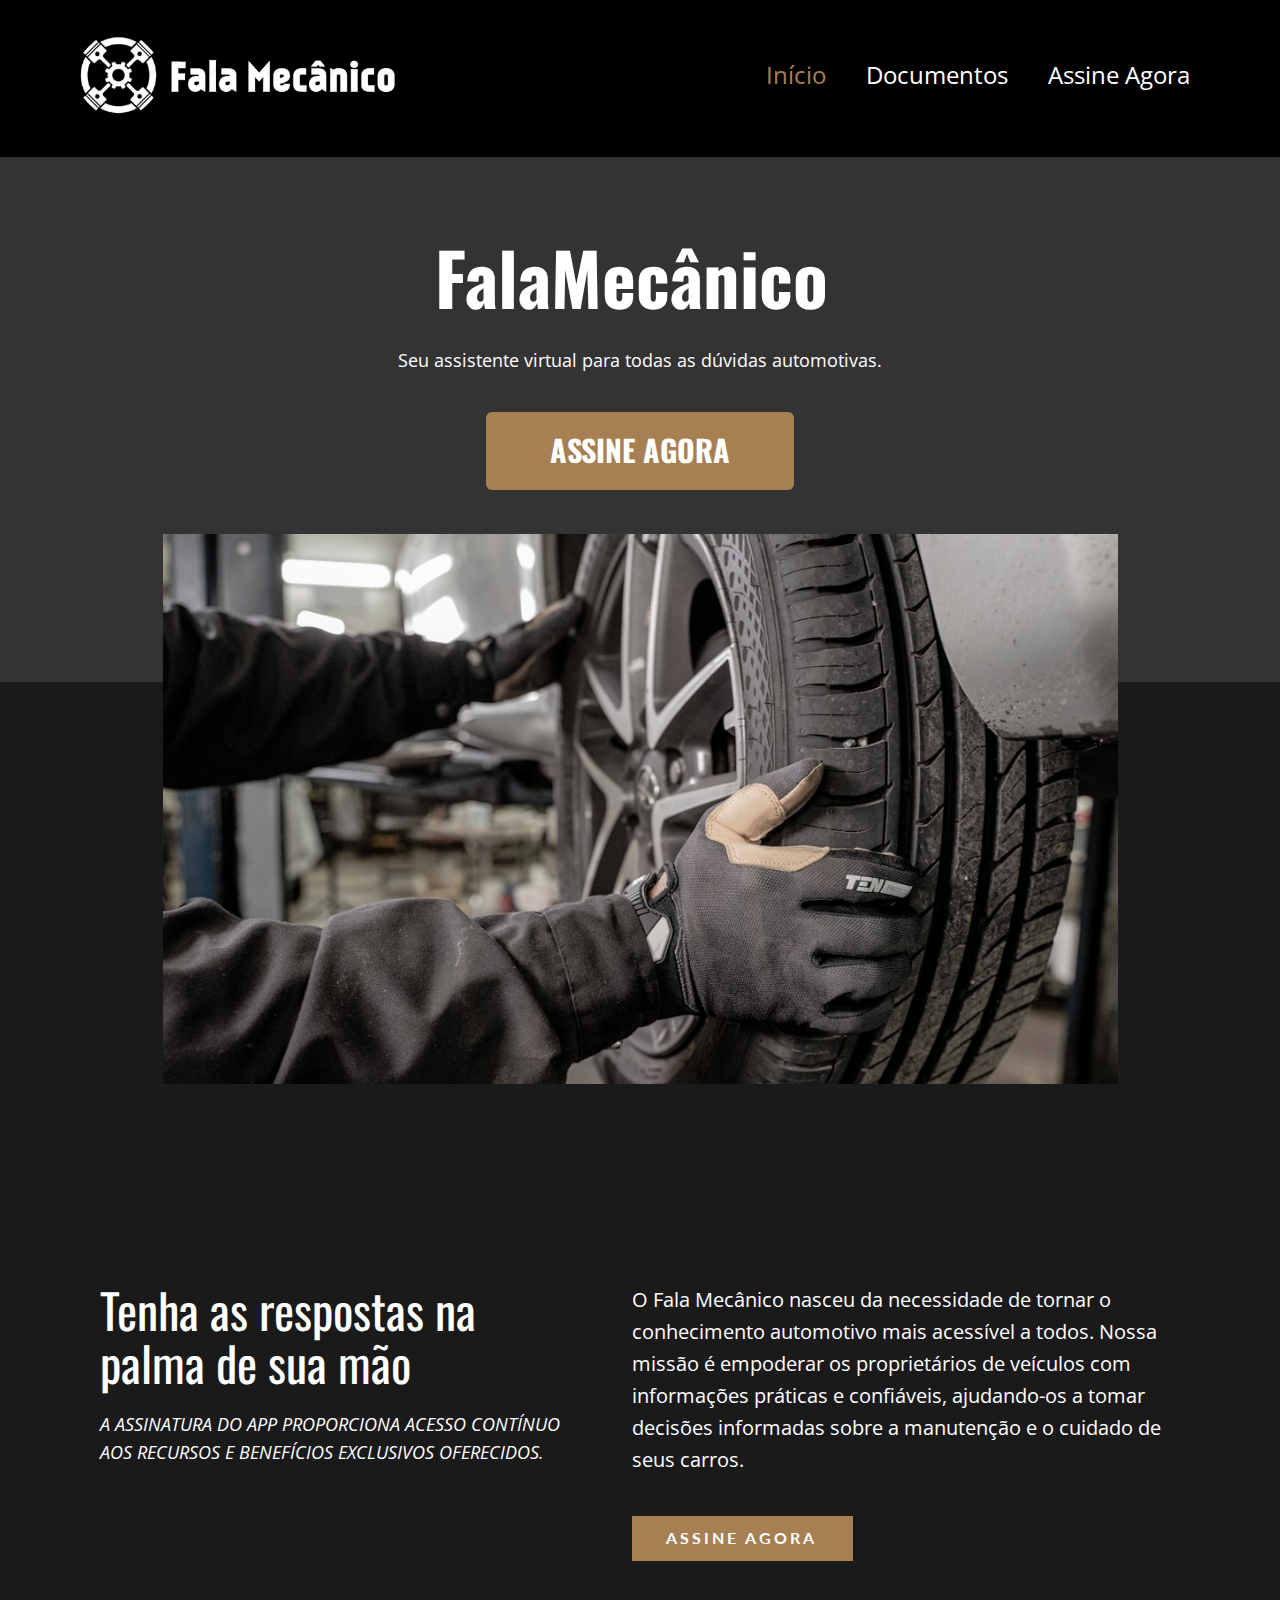
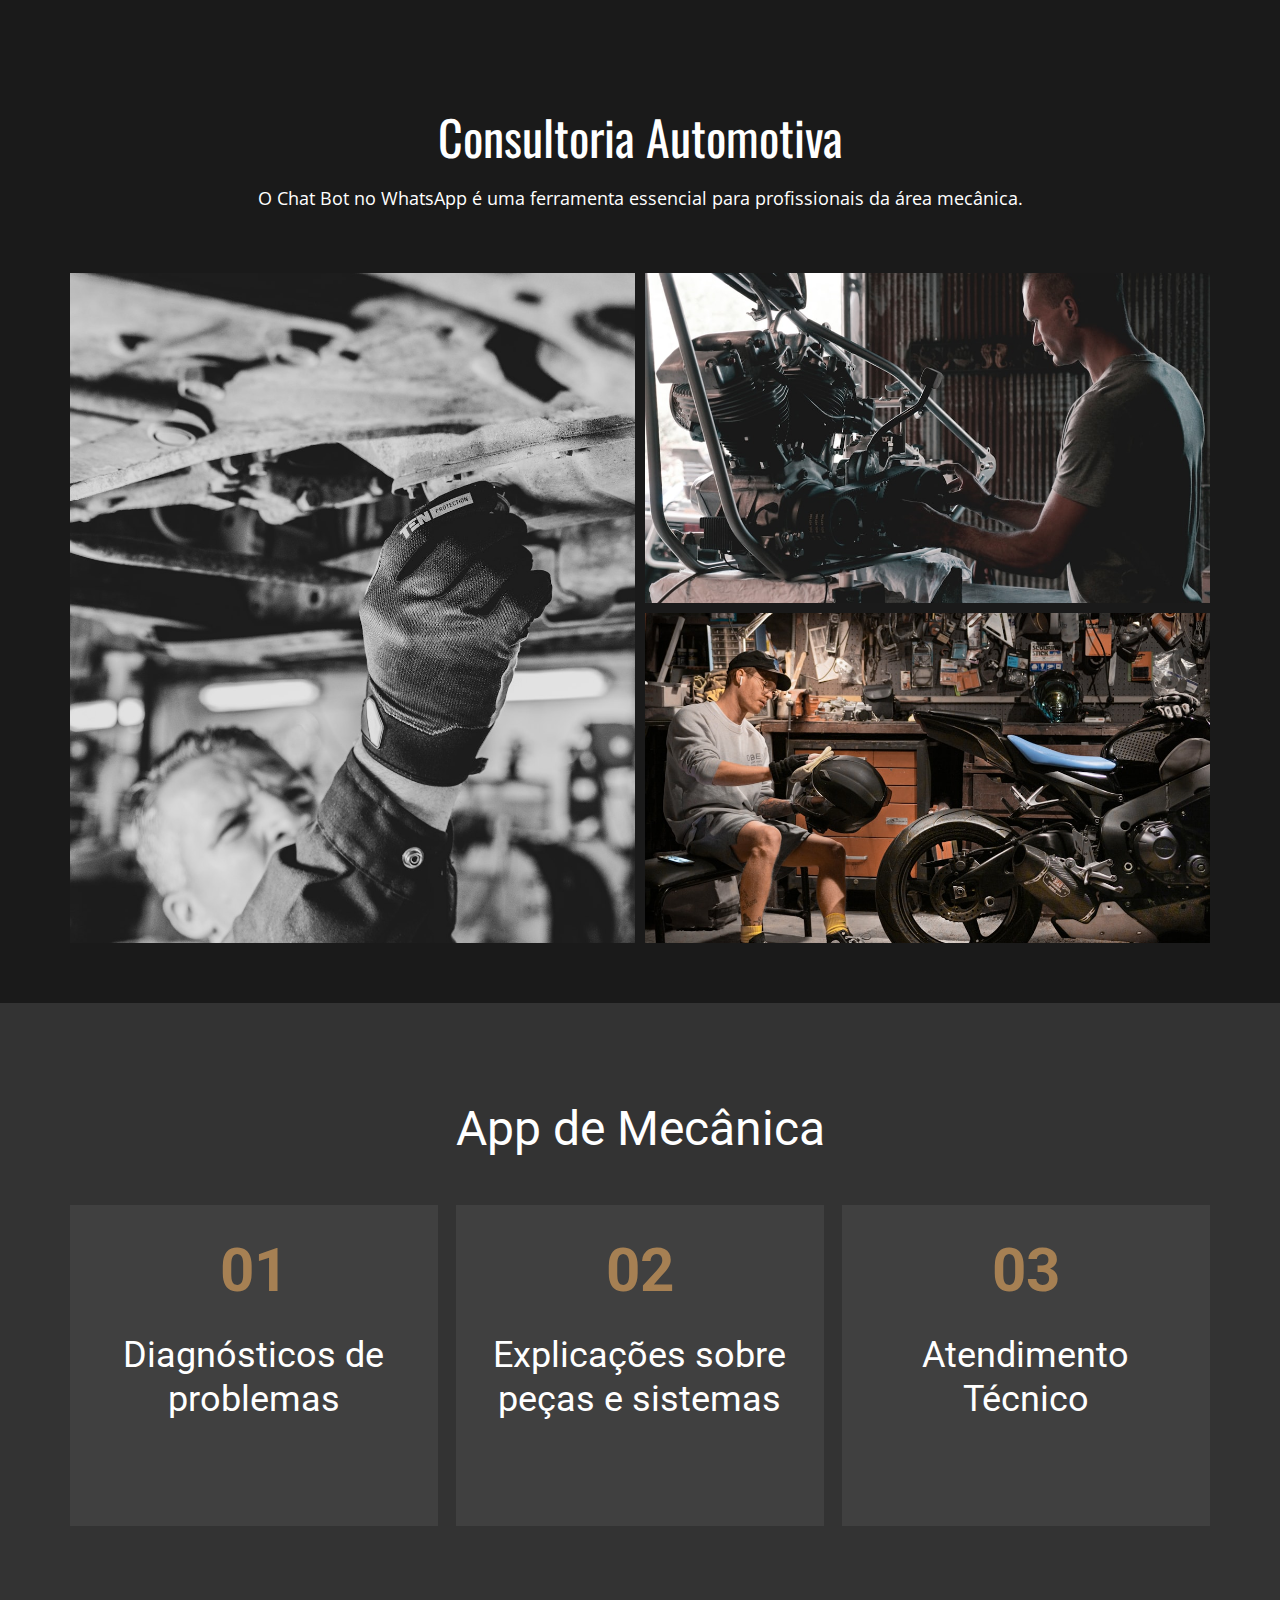
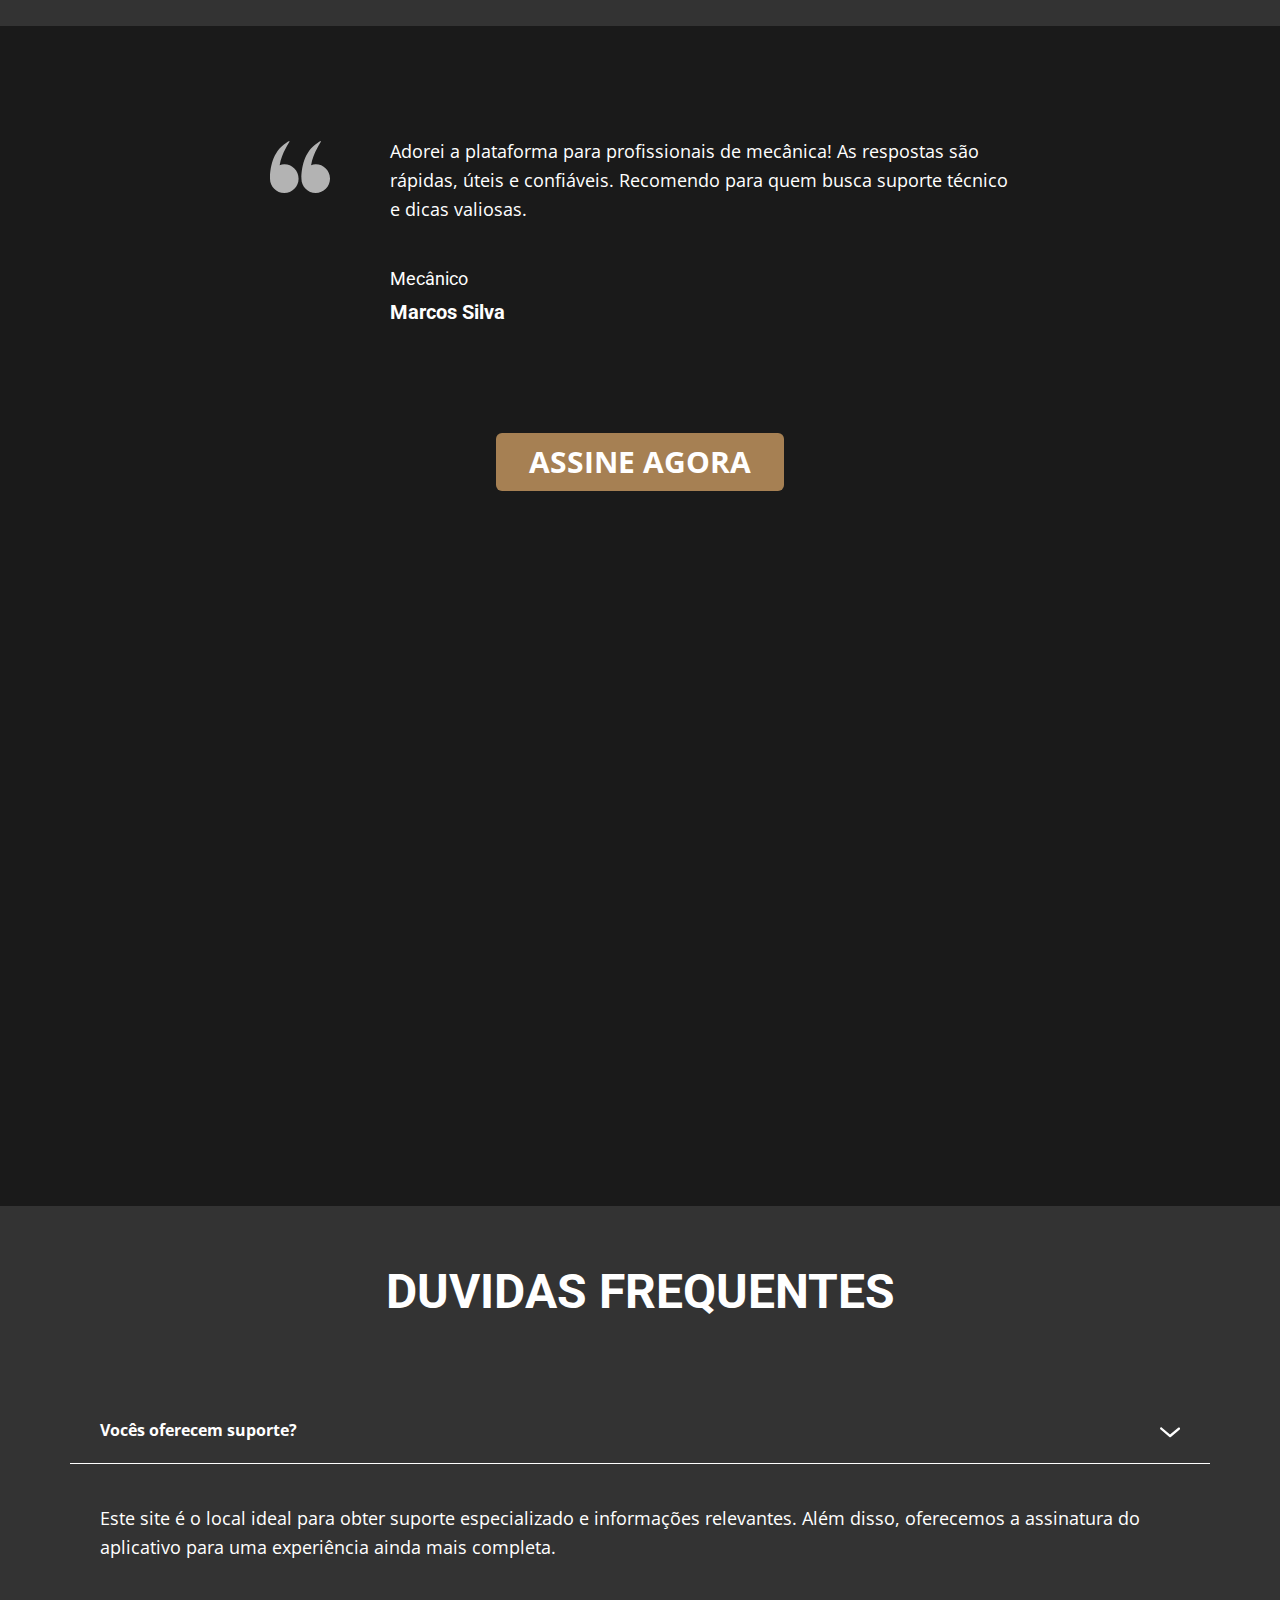
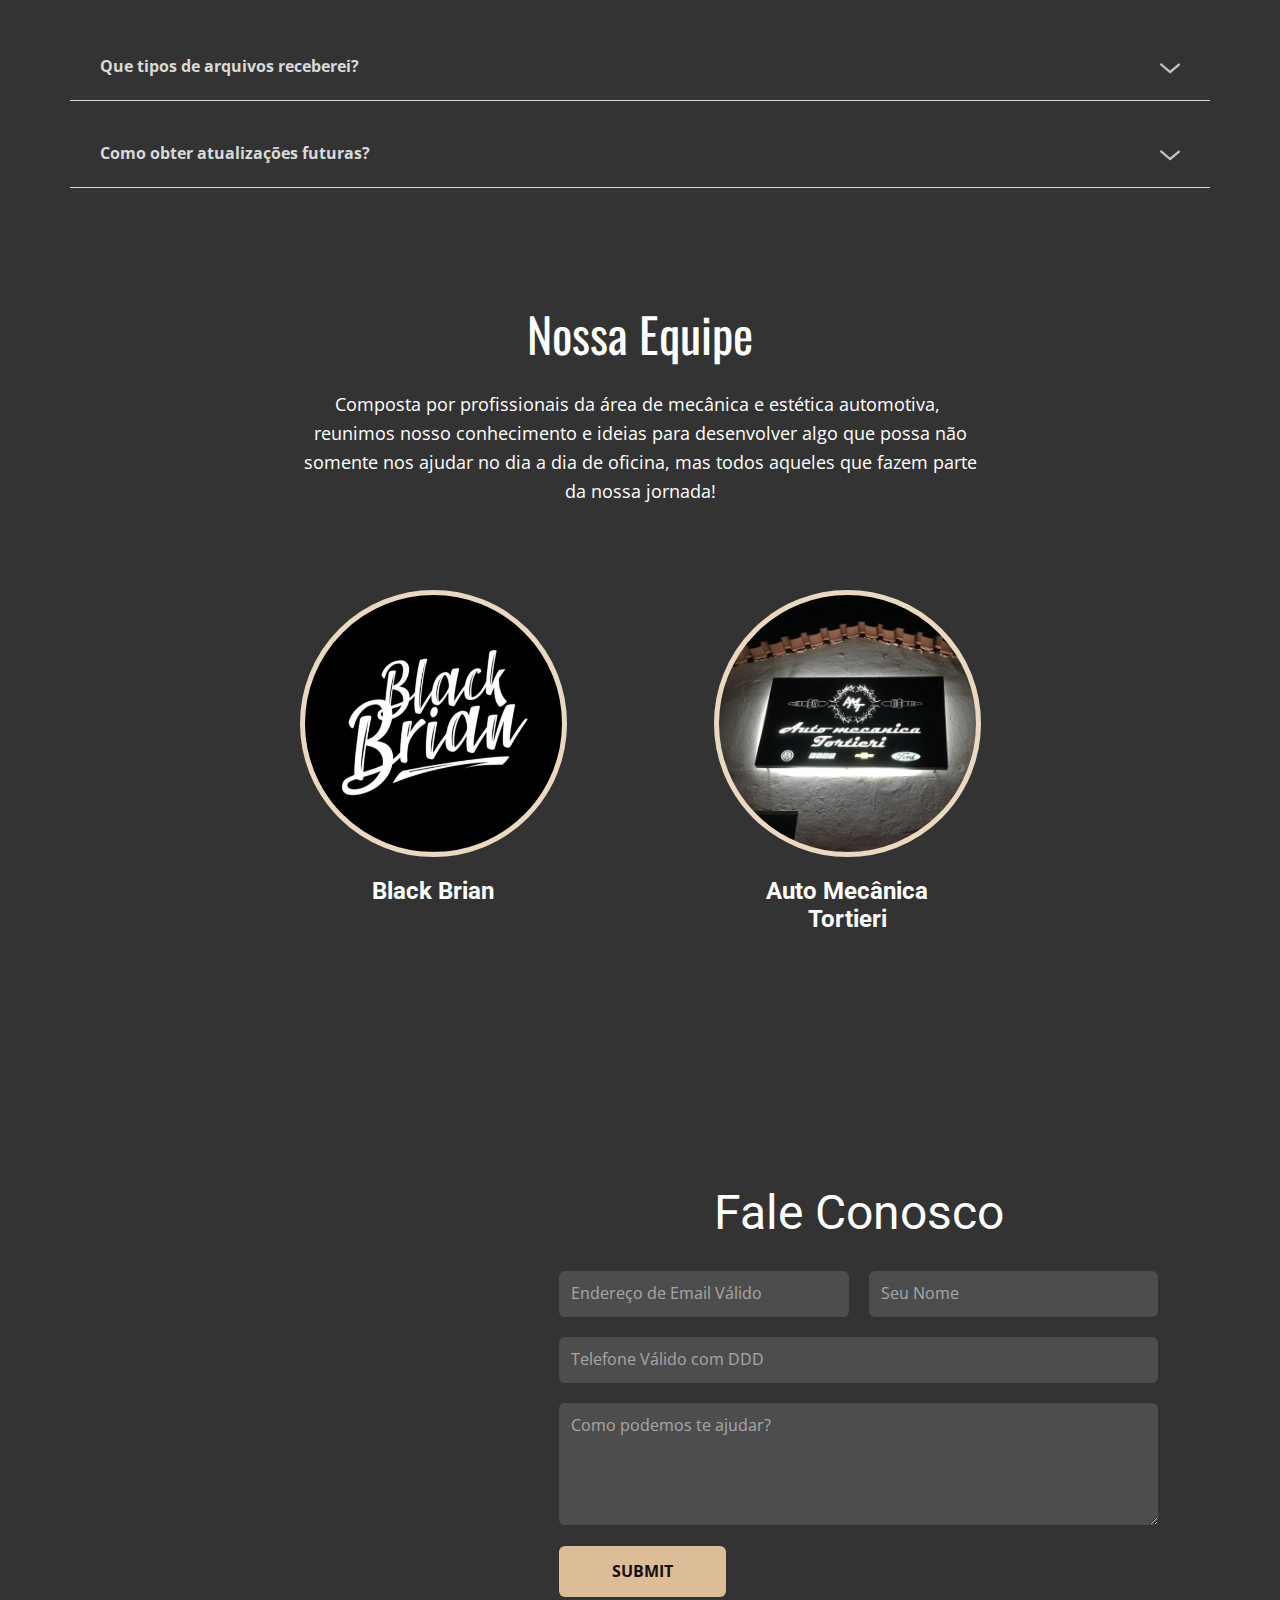
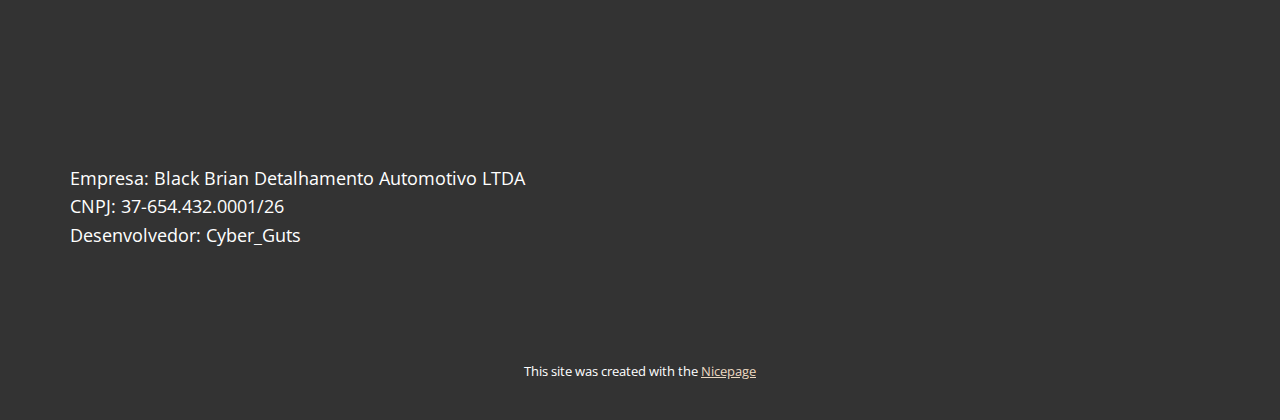
==== index.html @ 26df6bac "first commit" ====
<!DOCTYPE html>
<html style="font-size: 16px;" lang="pt"><head>
    <meta name="viewport" content="width=device-width, initial-scale=1.0">
    <meta charset="utf-8">
    <meta name="keywords" content="Venda Online, Tire suas dúvidas conosco, Consultoria Automotiva, App de Mecânica, Assinatura do app disponível, Chat Bot, Assinatura App, Nossa Equipe, Nossos clientes, Contact Us">
    <meta name="description" content="">
    <title>Início</title>
    <link rel="stylesheet" href="nicepage.css" media="screen">
<link rel="stylesheet" href="index.css" media="screen">
    <script class="u-script" type="text/javascript" src="jquery.js" defer=""></script>
    <script class="u-script" type="text/javascript" src="nicepage.js" defer=""></script>
    <meta name="generator" content="Nicepage 7.6.2, nicepage.com">
    <meta name="referrer" content="origin">

    
    
    <link id="u-theme-google-font" rel="stylesheet" href="https://fonts.googleapis.com/css?family=Roboto:100,100i,300,300i,400,400i,500,500i,700,700i,900,900i|Open+Sans:300,300i,400,400i,500,500i,600,600i,700,700i,800,800i">
    <link id="u-page-google-font" rel="stylesheet" href="https://fonts.googleapis.com/css?family=Oswald:200,300,400,500,600,700|Lato:100,100i,300,300i,400,400i,700,700i,900,900i">
    <script type="application/ld+json">{
		"@context": "http://schema.org",
		"@type": "Organization",
		"name": "Site1",
		"url": "/",
		"logo": "images/Captura_de_tela_2025-01-26_183701-removebg-preview.png"
}</script>
    <meta name="theme-color" content="#a68053">
    <meta property="og:title" content="Início">
    <meta property="og:type" content="website">
    <link rel="canonical" href="/">
  <meta data-intl-tel-input-cdn-path="intlTelInput/"></head>
  <body data-home-page="https://falamecanico.nicepage.io/Início.html?version=b8f7db16-fe52-6f36-7e2f-a8903f42ab35" data-home-page-title="Início" data-path-to-root="./" data-include-products="false" class="u-body u-grey-90 u-xl-mode" data-lang="pt"><header class="u-black u-clearfix u-header u-sticky u-sticky-a589 u-header" id="sec-d33c"><div class="u-clearfix u-sheet u-sheet-1">
        <a href="./" data-page-id="755628249" class="u-image u-logo u-image-1" data-image-width="541" data-image-height="192" title="Home">
          <img src="images/Captura_de_tela_2025-01-26_183701-removebg-preview.png" class="u-logo-image u-logo-image-1">
        </a>
        <nav class="u-menu u-menu-one-level u-offcanvas u-menu-1">
          <div class="menu-collapse" style="font-size: 1.5rem; letter-spacing: 0px;">
            <a class="u-button-style u-custom-left-right-menu-spacing u-custom-padding-bottom u-custom-top-bottom-menu-spacing u-hamburger-link u-nav-link u-text-active-palette-1-base u-text-hover-palette-2-base" href="#">
              <svg class="u-svg-link" viewBox="0 0 24 24"><use xlink:href="#menu-hamburger"></use></svg>
              <svg class="u-svg-content" version="1.1" id="menu-hamburger" viewBox="0 0 16 16" x="0px" y="0px" xmlns:xlink="http://www.w3.org/1999/xlink" xmlns="http://www.w3.org/2000/svg"><g><rect y="1" width="16" height="2"></rect><rect y="7" width="16" height="2"></rect><rect y="13" width="16" height="2"></rect>
</g></svg>
            </a>
          </div>
          <div class="u-custom-menu u-nav-container">
            <ul class="u-nav u-unstyled u-nav-1"><li class="u-nav-item"><a class="u-button-style u-nav-link u-text-active-palette-1-base u-text-hover-palette-2-base" href="./" style="padding: 10px 20px;">Início</a>
</li><li class="u-nav-item"><a class="u-button-style u-nav-link u-text-active-palette-1-base u-text-hover-palette-2-base" href="Documentos.html" style="padding: 10px 20px;">Documentos</a>
</li><li class="u-nav-item"><a class="u-button-style u-nav-link u-text-active-palette-1-base u-text-hover-palette-2-base" href="Assinatura.html" style="padding: 10px 20px;">Assine Agora</a>
</li></ul>
          </div>
          <div class="u-custom-menu u-nav-container-collapse">
            <div class="u-black u-container-style u-inner-container-layout u-opacity u-opacity-95 u-sidenav">
              <div class="u-inner-container-layout u-sidenav-overflow">
                <div class="u-menu-close"></div>
                <ul class="u-align-center u-nav u-popupmenu-items u-unstyled u-nav-2"><li class="u-nav-item"><a class="u-button-style u-nav-link" href="./">Início</a>
</li><li class="u-nav-item"><a class="u-button-style u-nav-link" href="Documentos.html">Documentos</a>
</li><li class="u-nav-item"><a class="u-button-style u-nav-link" href="Assinatura.html">Assine Agora</a>
</li></ul>
              </div>
            </div>
            <div class="u-black u-menu-overlay u-opacity u-opacity-70"></div>
          </div>
        </nav>
      </div></header> 
    <section class="u-clearfix u-grey-90 u-valign-top u-section-1" id="sec-e4bf">
      <div class="u-align-center u-container-align-center u-container-style u-expanded-width u-grey-80 u-group u-group-1">
        <div class="u-container-layout u-container-layout-1">
          <h1 class="u-align-center u-custom-font u-font-oswald u-text u-text-1">FalaMecânico&nbsp;</h1>
          <p class="u-align-center u-text u-text-2"> Seu assistente virtual para todas as dúvidas automotivas.</p>
          <a href="Assinatura.html" data-page-id="859211481" class="u-btn u-btn-round u-button-style u-custom-font u-font-oswald u-hover-palette-1-light-1 u-palette-1-base u-radius u-btn-1">ASSINE AGORA </a>
        </div>
      </div>
      <img class="u-image u-image-default u-image-1" alt="" src="images/photo-1645445522156-9ac06bc7a767.jpeg">
    </section>
    <section class="u-clearfix u-container-align-center u-section-2" id="sec-c20b">
      <div class="u-clearfix u-sheet u-valign-middle u-sheet-1">
        <div class="data-layout-selected u-clearfix u-expanded-width u-layout-wrap u-layout-wrap-1">
          <div class="u-layout">
            <div class="u-layout-row">
              <div class="u-container-style u-layout-cell u-left-cell u-size-28 u-layout-cell-1">
                <div class="u-container-layout u-container-layout-1">
                  <h2 class="u-custom-font u-font-oswald u-text u-text-1">Tenha as respostas na palma de sua mão </h2>
                  <p class="u-align-left u-text u-text-2">A assinatura do app proporciona acesso contínuo aos recursos e benefícios exclusivos oferecidos.</p>
                </div>
              </div>
              <div class="u-container-align-left u-container-style u-layout-cell u-right-cell u-size-32 u-layout-cell-2">
                <div class="u-container-layout u-valign-top u-container-layout-2">
                  <p class="u-align-left u-text u-text-3"> O Fala Mecânico nasceu da necessidade de tornar o conhecimento automotivo mais acessível a todos. Nossa missão é empoderar os proprietários de veículos com informações práticas e confiáveis, ajudando-os a tomar decisões informadas sobre a manutenção e o cuidado de seus carros.</p>
                  <a href="Assinatura.html" data-page-id="859211481" class="u-active-black u-align-left u-btn u-button-style u-custom-font u-font-lato u-hover-black u-palette-1-base u-btn-1" data-animation-name="" data-animation-duration="0" data-animation-delay="0" data-animation-direction="">aSSINE aGORA </a>
                </div>
              </div>
            </div>
          </div>
        </div>
      </div>
    </section>
    <section class="u-align-center u-clearfix u-container-align-center u-section-3" id="sec-9622">
      <div class="u-clearfix u-sheet u-valign-middle u-sheet-1">
        <h2 class="u-custom-font u-font-oswald u-text u-text-default u-text-1">Consultoria Automotiva</h2>
        <p class="u-text u-text-2">O Chat Bot no WhatsApp é uma ferramenta essencial para profissionais da área mecânica.</p>
        <div class="u-clearfix u-expanded-width u-gutter-10 u-layout-wrap u-layout-wrap-1">
          <div class="u-layout">
            <div class="u-layout-row">
              <div class="u-size-30">
                <div class="u-layout-row">
                  <div class="u-container-style u-image u-layout-cell u-left-cell u-size-60 u-image-1" src="">
                    <div class="u-container-layout u-valign-middle u-container-layout-1"></div>
                  </div>
                </div>
              </div>
              <div class="u-size-30">
                <div class="u-layout-col">
                  <div class="u-container-style u-image u-layout-cell u-right-cell u-size-30 u-image-2" src="">
                    <div class="u-container-layout u-valign-middle u-container-layout-2"></div>
                  </div>
                  <div class="u-container-style u-image u-layout-cell u-right-cell u-size-30 u-image-3" src="">
                    <div class="u-container-layout u-valign-middle u-container-layout-3"></div>
                  </div>
                </div>
              </div>
            </div>
          </div>
        </div>
      </div>
    </section>
    <section class="u-align-center u-clearfix u-container-align-center u-grey-80 u-section-4" id="sec-a5f1">
      <div class="u-clearfix u-sheet u-valign-middle-lg u-valign-middle-md u-valign-middle-sm u-valign-middle-xl u-sheet-1">
        <h2 class="u-align-center u-text u-text-default u-text-1">App de Mecânica</h2>
        <div class="u-expanded-width u-list u-list-1">
          <div class="u-repeater u-repeater-1">
            <div class="u-align-left u-container-align-left u-container-style u-grey-75 u-list-item u-repeater-item u-shape-rectangle u-list-item-1">
              <div class="u-container-layout u-similar-container u-valign-top u-container-layout-1">
                <h4 class="u-align-center u-text u-text-palette-1-base u-text-2">01</h4>
                <h3 class="u-align-center u-text u-text-3"> Diagnósticos de problemas</h3>
              </div>
            </div>
            <div class="u-align-left u-container-align-left u-container-style u-grey-75 u-list-item u-repeater-item u-shape-rectangle u-list-item-2">
              <div class="u-container-layout u-similar-container u-valign-top u-container-layout-2">
                <h4 class="u-align-center u-text u-text-palette-1-base u-text-4">02</h4>
                <h3 class="u-align-center u-text u-text-5"> Explicações sobre peças e sistemas</h3>
              </div>
            </div>
            <div class="u-align-left u-container-align-left u-container-style u-grey-75 u-list-item u-repeater-item u-shape-rectangle u-list-item-3">
              <div class="u-container-layout u-similar-container u-valign-top u-container-layout-3">
                <h4 class="u-align-center u-text u-text-palette-1-base u-text-6">03</h4>
                <h3 class="u-align-center u-text u-text-7">Atendimento Técnico</h3>
              </div>
            </div>
          </div>
        </div>
      </div>
    </section>
    <section class="u-clearfix u-section-5" id="sec-8d00">
      <div class="u-clearfix u-sheet u-sheet-1">
        <div class="data-layout-selected u-clearfix u-layout-wrap u-layout-wrap-1">
          <div class="u-layout">
            <div class="u-layout-row">
              <div class="u-align-center u-container-align-center u-container-style u-layout-cell u-left-cell u-size-9 u-layout-cell-1">
                <div class="u-container-layout u-valign-top u-container-layout-1">
                  <span class="u-icon u-icon-circle u-text-grey-30 u-icon-1"><svg class="u-svg-link" preserveAspectRatio="xMidYMin slice" viewBox="0 0 508.044 508.044" style=""><use xlink:href="#svg-e601"></use></svg><svg class="u-svg-content" viewBox="0 0 508.044 508.044" x="0px" y="0px" id="svg-e601" style="enable-background:new 0 0 508.044 508.044;"><g><g><path d="M0.108,352.536c0,66.794,54.144,120.938,120.937,120.938c66.794,0,120.938-54.144,120.938-120.938    s-54.144-120.937-120.938-120.937c-13.727,0-26.867,2.393-39.168,6.61C109.093,82.118,230.814-18.543,117.979,64.303    C-7.138,156.17-0.026,348.84,0.114,352.371C0.114,352.426,0.108,352.475,0.108,352.536z"></path><path d="M266.169,352.536c0,66.794,54.144,120.938,120.938,120.938s120.938-54.144,120.938-120.938S453.9,231.599,387.106,231.599    c-13.728,0-26.867,2.393-39.168,6.61C375.154,82.118,496.875-18.543,384.04,64.303C258.923,156.17,266.034,348.84,266.175,352.371    C266.175,352.426,266.169,352.475,266.169,352.536z"></path>
</g>
</g></svg></span>
                </div>
              </div>
              <div class="u-container-style u-layout-cell u-right-cell u-size-51 u-layout-cell-2">
                <div class="u-container-layout u-valign-top u-container-layout-2">
                  <p class="u-text u-text-1">Adorei a plataforma para profissionais de mecânica! As respostas são rápidas, úteis e confiáveis. Recomendo para quem busca suporte técnico e dicas valiosas.</p>
                  <h6 class="u-text u-text-2">Mecânico</h6>
                  <h5 class="u-text u-text-3">Marcos Silva </h5>
                </div>
              </div>
            </div>
          </div>
        </div>
        <a href="Assinatura.html" data-page-id="859211481" class="u-btn u-btn-round u-button-style u-hover-palette-1-light-1 u-palette-1-base u-radius u-btn-1">A​SSINE AGORA<span style="font-size: 1.125rem;">
            <span style="font-size: 1.25rem;"></span>
          </span>
        </a>
      </div>
    </section>
    <section class="u-align-center u-clearfix u-container-align-center u-valign-bottom-lg u-valign-bottom-xl u-valign-middle-md u-valign-middle-sm u-valign-middle-xs u-section-6" data-animation-name="" data-animation-duration="0" data-animation-delay="0" data-animation-direction="" id="sec-9201">
      <div class="u-clearfix u-sheet u-valign-middle-lg u-valign-middle-md u-valign-middle-sm u-valign-middle-xl u-sheet-1">
        <div class="data-layout-selected u-clearfix u-expanded-width-xs u-layout-wrap u-layout-wrap-1">
          <div class="u-layout">
            <div class="u-layout-row">
              <div class="u-align-left u-container-align-left u-container-style u-layout-cell u-size-30-lg u-size-30-xl u-size-60-md u-size-60-sm u-size-60-xs u-layout-cell-1">
                <div class="u-container-layout u-container-layout-1">
                  <h2 class="u-align-left u-custom-font u-font-oswald u-text u-text-1" data-animation-name="customAnimationIn" data-animation-duration="1500">Chat Inteligente</h2>
                  <div class="custom-expanded u-list u-list-1">
                    <div class="u-repeater u-repeater-1">
                      <div class="u-container-align-left u-container-style u-list-item u-repeater-item u-list-item-1" data-animation-name="customAnimationIn" data-animation-duration="1500" data-animation-delay="500">
                        <div class="u-container-layout u-similar-container u-container-layout-2">
                          <p class="u-align-left u-hover-feature u-text u-text-2"> O Fala Mecânico não substitui um mecânico profissional, mas serve como seu mentor para dúvidas e problemas automotivos. Ajuda você a identificar problemas potenciais e tomar decisões informadas sobre manutenção e reparos. <br>
                            <br>Junte-se a nós nesta jornada de tornar o cuidado com seu veículo mais simples e acessível!
                          </p>
                        </div>
                      </div>
                    </div>
                  </div>
                </div>
              </div>
              <div class="u-container-align-left-sm u-container-align-left-xs u-container-style u-layout-cell u-size-30-lg u-size-30-xl u-size-60-md u-size-60-sm u-size-60-xs u-layout-cell-2" data-animation-name="customAnimationIn" data-animation-duration="1500" data-animation-delay="500">
                <div class="u-container-layout u-valign-middle u-container-layout-3">
                  <div class="custom-expanded u-expanded-width-lg u-expanded-width-md u-gallery u-layout-horizontal u-lightbox u-no-transition u-show-text-none u-gallery-1">
                    <div class="u-gallery-inner u-gallery-inner-1"><div class="u-effect-hover-zoom u-gallery-item u-gallery-item-1"><div class="u-back-slide"><img class="u-back-image" src="images/photo-1505592225030-dad7a0531844.jpeg">
</div><div class="u-over-slide u-shading u-over-slide-1"></div>
</div><div class="u-effect-hover-zoom u-gallery-item u-gallery-item-2"><div class="u-back-slide"><img class="u-back-image" src="images/photo-1535050804459-06db46aac01a.jpeg">
</div><div class="u-over-slide u-shading u-over-slide-2"></div>
</div><div class="u-effect-hover-zoom u-gallery-item u-gallery-item-3"><div class="u-back-slide"><img class="u-back-image" src="images/photo-1464851707681-f9d5fdaccea8.jpeg">
</div><div class="u-over-slide u-shading u-over-slide-3"></div>
</div><div class="u-effect-hover-zoom u-gallery-item u-gallery-item-4"><div class="u-back-slide"><img class="u-back-image" src="images/photo-1494009041405-cb00eb38b186.jpeg">
</div><div class="u-over-slide u-shading u-over-slide-4"></div>
</div></div>
                    <a class="u-absolute-vcenter u-gallery-nav u-gallery-nav-prev u-grey-70 u-icon-circle u-opacity u-opacity-70 u-spacing-10 u-text-white u-gallery-nav-1" href="#" role="button">
                      <span aria-hidden="true">
                        <svg viewBox="0 0 451.847 451.847"><path d="M97.141,225.92c0-8.095,3.091-16.192,9.259-22.366L300.689,9.27c12.359-12.359,32.397-12.359,44.751,0
c12.354,12.354,12.354,32.388,0,44.748L173.525,225.92l171.903,171.909c12.354,12.354,12.354,32.391,0,44.744
c-12.354,12.365-32.386,12.365-44.745,0l-194.29-194.281C100.226,242.115,97.141,234.018,97.141,225.92z"></path></svg>
                      </span>
                      <span class="sr-only">
                        <svg viewBox="0 0 451.847 451.847"><path d="M97.141,225.92c0-8.095,3.091-16.192,9.259-22.366L300.689,9.27c12.359-12.359,32.397-12.359,44.751,0
c12.354,12.354,12.354,32.388,0,44.748L173.525,225.92l171.903,171.909c12.354,12.354,12.354,32.391,0,44.744
c-12.354,12.365-32.386,12.365-44.745,0l-194.29-194.281C100.226,242.115,97.141,234.018,97.141,225.92z"></path></svg>
                      </span>
                    </a>
                    <a class="u-absolute-vcenter u-gallery-nav u-gallery-nav-next u-grey-70 u-icon-circle u-opacity u-opacity-70 u-spacing-10 u-text-white u-gallery-nav-2" href="#" role="button">
                      <span aria-hidden="true">
                        <svg viewBox="0 0 451.846 451.847"><path d="M345.441,248.292L151.154,442.573c-12.359,12.365-32.397,12.365-44.75,0c-12.354-12.354-12.354-32.391,0-44.744
L278.318,225.92L106.409,54.017c-12.354-12.359-12.354-32.394,0-44.748c12.354-12.359,32.391-12.359,44.75,0l194.287,194.284
c6.177,6.18,9.262,14.271,9.262,22.366C354.708,234.018,351.617,242.115,345.441,248.292z"></path></svg>
                      </span>
                      <span class="sr-only">
                        <svg viewBox="0 0 451.846 451.847"><path d="M345.441,248.292L151.154,442.573c-12.359,12.365-32.397,12.365-44.75,0c-12.354-12.354-12.354-32.391,0-44.744
L278.318,225.92L106.409,54.017c-12.354-12.359-12.354-32.394,0-44.748c12.354-12.359,32.391-12.359,44.75,0l194.287,194.284
c6.177,6.18,9.262,14.271,9.262,22.366C354.708,234.018,351.617,242.115,345.441,248.292z"></path></svg>
                      </span>
                    </a>
                  </div>
                </div>
              </div>
            </div>
          </div>
        </div>
      </div>
      
    </section>
    <section class="u-align-center u-clearfix u-container-align-center u-grey-80 u-section-7" id="sec-52f0">
      <div class="u-clearfix u-sheet u-sheet-1">
        <h2 class="u-text u-text-default u-text-1">duvidas frequentes</h2>
        <div class="u-accordion u-faq u-spacing-20 u-accordion-1">
          <div class="u-accordion-item">
            <a class="active u-accordion-link u-border-1 u-border-active-white u-border-grey-15 u-border-hover-white u-border-no-left u-border-no-right u-border-no-top u-button-style u-text-active-white u-text-grey-15 u-text-hover-white u-accordion-link-1" id="link-accordion-6327" aria-controls="accordion-6327" aria-selected="true">
              <span class="u-accordion-link-text">Vocês oferecem suporte?</span>
              <span class="u-accordion-link-icon u-icon u-text-active-white u-text-grey-25 u-text-hover-white u-icon-1"><svg class="u-svg-link" preserveAspectRatio="xMidYMin slice" viewBox="0 0 16 16" style=""><use xmlns:xlink="http://www.w3.org/1999/xlink" xlink:href="#svg-8021"></use></svg><svg class="u-svg-content" viewBox="0 0 16 16" x="0px" y="0px" id="svg-8021" style=""><path d="M8,10.7L1.6,5.3c-0.4-0.4-1-0.4-1.3,0c-0.4,0.4-0.4,0.9,0,1.3l7.2,6.1c0.1,0.1,0.4,0.2,0.6,0.2s0.4-0.1,0.6-0.2l7.1-6
	c0.4-0.4,0.4-0.9,0-1.3c-0.4-0.4-1-0.4-1.3,0L8,10.7z"></path></svg></span>
            </a>
            <div class="u-accordion-active u-accordion-pane u-container-style u-accordion-pane-1" id="accordion-6327" aria-labelledby="link-accordion-6327" aria-expanded="true">
              <div class="u-container-layout u-container-layout-1">
                <div class="fr-view u-clearfix u-rich-text u-text">
                  <p>Este site é o local ideal para obter suporte especializado e informações relevantes. Além disso, oferecemos a assinatura do aplicativo para uma experiência ainda mais completa.</p>
                </div>
              </div>
            </div>
          </div>
          <div class="u-accordion-item">
            <a class="u-accordion-link u-border-1 u-border-active-white u-border-grey-15 u-border-hover-white u-border-no-left u-border-no-right u-border-no-top u-button-style u-text-active-white u-text-grey-15 u-text-hover-white u-accordion-link-2" id="link-accordion-4aab" aria-controls="accordion-4aab" aria-selected="false">
              <span class="u-accordion-link-text">Que tipos de arquivos receberei?</span>
              <span class="u-accordion-link-icon u-icon u-text-active-white u-text-grey-25 u-text-hover-white u-icon-2"><svg class="u-svg-link" preserveAspectRatio="xMidYMin slice" viewBox="0 0 16 16" style=""><use xmlns:xlink="http://www.w3.org/1999/xlink" xlink:href="#svg-3470"></use></svg><svg class="u-svg-content" viewBox="0 0 16 16" x="0px" y="0px" id="svg-3470" style=""><path d="M8,10.7L1.6,5.3c-0.4-0.4-1-0.4-1.3,0c-0.4,0.4-0.4,0.9,0,1.3l7.2,6.1c0.1,0.1,0.4,0.2,0.6,0.2s0.4-0.1,0.6-0.2l7.1-6
	c0.4-0.4,0.4-0.9,0-1.3c-0.4-0.4-1-0.4-1.3,0L8,10.7z"></path></svg></span>
            </a>
            <div class="u-accordion-pane u-container-style u-accordion-pane-2" id="accordion-4aab" aria-labelledby="link-accordion-4aab">
              <div class="u-container-layout u-container-layout-2">
                <div class="u-clearfix u-rich-text u-text">
                  <p>Através do chatbot, os profissionais da área de mecânica podem obter ajuda técnica, conselhos valiosos e conhecimentos gerais de forma rápida e eficiente. Adquira já a sua assinatura!</p>
                </div>
              </div>
            </div>
          </div>
          <div class="u-accordion-item">
            <a class="u-accordion-link u-border-1 u-border-active-white u-border-grey-15 u-border-hover-white u-border-no-left u-border-no-right u-border-no-top u-button-style u-text-active-white u-text-grey-15 u-text-hover-white u-accordion-link-3" id="link-accordion-eb1f" aria-controls="accordion-eb1f" aria-selected="false">
              <span class="u-accordion-link-text">Como obter atualizações futuras?</span>
              <span class="u-accordion-link-icon u-icon u-text-active-white u-text-grey-25 u-text-hover-white u-icon-3"><svg class="u-svg-link" preserveAspectRatio="xMidYMin slice" viewBox="0 0 16 16" style=""><use xmlns:xlink="http://www.w3.org/1999/xlink" xlink:href="#svg-e07d"></use></svg><svg class="u-svg-content" viewBox="0 0 16 16" x="0px" y="0px" id="svg-e07d" style=""><path d="M8,10.7L1.6,5.3c-0.4-0.4-1-0.4-1.3,0c-0.4,0.4-0.4,0.9,0,1.3l7.2,6.1c0.1,0.1,0.4,0.2,0.6,0.2s0.4-0.1,0.6-0.2l7.1-6
	c0.4-0.4,0.4-0.9,0-1.3c-0.4-0.4-1-0.4-1.3,0L8,10.7z"></path></svg></span>
            </a>
            <div class="u-accordion-pane u-container-style u-accordion-pane-3" id="accordion-eb1f" aria-labelledby="link-accordion-eb1f">
              <div class="u-container-layout u-container-layout-3">
                <div class="fr-view u-clearfix u-rich-text u-text">
                  <p>Toda atualização futura será realizada de forma automática mantendo sempre os usuários com o melhor e mais recente do material disponível para consulta.</p>
                </div>
              </div>
            </div>
          </div>
        </div>
      </div>
    </section>
    <section class="u-clearfix u-custom-typography u-grey-80 u-section-8" id="sec-25ae">
      <div class="u-clearfix u-sheet u-sheet-1">
        <h2 class="u-align-center u-custom-font u-font-oswald u-text u-text-default u-text-1">Nossa Equipe</h2>
        <p class="u-align-center u-text u-text-2">Composta por profissionais da área de mecânica e estética automotiva, ​reunimos nosso conhecimento e ideias para desenvolver algo que possa não somente nos ajudar no dia a dia de oficina, mas todos aqueles que fazem parte da nossa jornada!</p>
        <div class="custom-expanded u-list u-list-1">
          <div class="u-repeater u-repeater-1">
            <div class="u-align-center u-container-align-center u-container-style u-list-item u-repeater-item">
              <div class="u-container-layout u-similar-container u-container-layout-1">
                <div alt="" class="u-border-5 u-border-palette-1-light-2 u-image u-image-circle u-image-1" src="" data-image-width="960" data-image-height="958"></div>
                <h4 class="u-align-center u-text u-text-3">Black Brian</h4>
              </div>
            </div>
            <div class="u-align-center u-container-align-center u-container-style u-list-item u-repeater-item">
              <div class="u-container-layout u-similar-container u-container-layout-2">
                <div alt="" class="u-border-5 u-border-palette-1-light-2 u-image u-image-circle u-image-2" src="" data-image-width="713" data-image-height="562"></div>
                <h4 class="u-align-center u-text u-text-4">Auto Mecânica<br>Tortieri
                </h4>
              </div>
            </div>
          </div>
        </div>
      </div>
    </section>
    <section class="u-clearfix u-container-align-center u-grey-80 u-section-9" id="sec-9699">
      <div class="u-clearfix u-sheet u-valign-bottom u-sheet-1">
        <div class="data-layout-selected u-clearfix u-expanded-width u-gutter-0 u-layout-wrap u-layout-wrap-1">
          <div class="u-layout">
            <div class="u-layout-row">
              <div class="u-align-center u-container-align-center u-container-align-center-md u-container-align-center-sm u-container-align-center-xs u-container-style u-grey-75 u-layout-cell u-right-cell u-shape-rectangle u-size-23-lg u-size-23-xl u-size-60-md u-size-60-sm u-size-60-xs u-layout-cell-1" data-animation-name="customAnimationIn" data-animation-duration="1500" data-animation-delay="500">
                <div class="u-container-layout u-valign-middle-md u-valign-middle-sm u-valign-middle-xs u-container-layout-1">
                  <div class="custom-expanded u-layout-grid u-list u-list-1">
                    <div class="u-repeater u-repeater-1">
                      <div class="u-align-left u-container-align-left u-container-style u-list-item u-repeater-item u-shape-rectangle">
                        <div class="u-container-layout u-similar-container u-valign-top u-container-layout-2">
                          <h5 class="u-align-left u-text u-text-1"> &nbsp;<span class="u-icon u-icon-1"><svg class="u-svg-content" viewBox="0 0 122.88 122.27" x="0px" y="0px" style="width: 1em; height: 1em;"><path d="M33.84,50.25c4.13,7.45,8.89,14.6,15.07,21.12c6.2,6.56,13.91,12.53,23.89,17.63c0.74,0.36,1.44,0.36,2.07,0.11 c0.95-0.36,1.92-1.15,2.87-2.1c0.74-0.74,1.66-1.92,2.62-3.21c3.84-5.05,8.59-11.32,15.3-8.18c0.15,0.07,0.26,0.15,0.41,0.21 l22.38,12.87c0.07,0.04,0.15,0.11,0.21,0.15c2.95,2.03,4.17,5.16,4.2,8.71c0,3.61-1.33,7.67-3.28,11.1 c-2.58,4.53-6.38,7.53-10.76,9.51c-4.17,1.92-8.81,2.95-13.27,3.61c-7,1.03-13.56,0.37-20.27-1.69 c-6.56-2.03-13.17-5.38-20.39-9.84l-0.53-0.34c-3.31-2.07-6.89-4.28-10.4-6.89C31.12,93.32,18.03,79.31,9.5,63.89 C2.35,50.95-1.55,36.98,0.58,23.67c1.18-7.3,4.31-13.94,9.77-18.32c4.76-3.84,11.17-5.94,19.47-5.2c0.95,0.07,1.8,0.62,2.25,1.44 l14.35,24.26c2.1,2.72,2.36,5.42,1.21,8.12c-0.95,2.21-2.87,4.25-5.49,6.15c-0.77,0.66-1.69,1.33-2.66,2.03 c-3.21,2.33-6.86,5.02-5.61,8.18L33.84,50.25L33.84,50.25L33.84,50.25z"></path></svg></span>&nbsp;contato
                          </h5>
                          <p class="u-align-left u-text u-text-2">(37) 999542651</p>
                        </div>
                      </div>
                      <div class="u-align-left u-container-align-left u-container-style u-list-item u-repeater-item u-shape-rectangle">
                        <div class="u-container-layout u-similar-container u-valign-top u-container-layout-3">
                          <h5 class="u-align-left u-text u-text-3"> &nbsp;<span class="u-icon u-icon-2"><svg class="u-svg-content" viewBox="0 0 800 800" x="0px" y="0px" style="width: 1em; height: 1em;"><path d="M688.9,106.1H111.1C49.7,106.1,0,155.9,0,217.2v365.6c0,61.3,49.7,111.1,111.1,111.1h577.9c61.3,0,111.1-49.7,111.1-111.1
	V217.2C800,155.9,750.3,106.1,688.9,106.1z M278.4,502.7L122.9,635.4c-11,9.4-27.5,8.1-36.8-2.9c-9.4-11-8.1-27.5,2.9-36.8
	l155.5-132.7c11-9.4,27.5-8.1,36.8,2.9C290.7,476.8,289.4,493.3,278.4,502.7z M400,452.2c-20.8-0.1-41-7-56.7-20.6l0,0l0,0
	c0,0,0,0,0,0L104.6,224.5c-10.9-9.5-12.1-26-2.6-36.8c9.5-10.9,26-12.1,36.8-2.6l238.7,207.2c5.1,4.5,13.5,7.8,22.4,7.8
	c8.9,0,17.2-3.2,22.6-7.9l0.1-0.1l238.5-207c10.9-9.5,27.4-8.3,36.8,2.6c9.4,10.9,8.3,27.4-2.6,36.8L456.7,431.7
	C441,445.2,420.8,452.2,400,452.2z M714,632.5c-9.4,11-25.9,12.3-36.8,2.9L521.6,502.7c-11-9.4-12.3-25.9-2.9-36.8
	c9.4-11,25.9-12.3,36.8-2.9l155.5,132.7C722,605,723.3,621.5,714,632.5z"></path></svg></span>&nbsp;email
                          </h5>
                          <p class="u-align-left u-text u-text-4">Autobotsdigital@gmail.com </p>
                        </div>
                      </div>
                    </div>
                  </div>
                  <div class="u-social-icons u-spacing-10 u-social-icons-1">
                    <a class="u-social-url" title="facebook" target="_blank" href="https://facebook.com/name">
                      <span class="u-icon u-social-facebook u-social-icon u-text-palette-2-light-1 u-icon-3"><svg class="u-svg-link" preserveAspectRatio="xMidYMin slice" viewBox="0 0 112 112" style=""><use xlink:href="#svg-de4c"></use></svg><svg class="u-svg-content" viewBox="0 0 112 112" x="0" y="0" id="svg-de4c"><path fill="currentColor" d="M75.5,28.8H65.4c-1.5,0-4,0.9-4,4.3v9.4h13.9l-1.5,15.8H61.4v45.1H42.8V58.3h-8.8V42.4h8.8V32.2
c0-7.4,3.4-18.8,18.8-18.8h13.8v15.4H75.5z"></path></svg></span>
                    </a>
                    <a class="u-social-url" title="twitter" target="_blank" href="https://twitter.com/name">
                      <span class="u-icon u-social-icon u-social-twitter u-text-palette-2-light-1 u-icon-4"><svg class="u-svg-link" preserveAspectRatio="xMidYMin slice" viewBox="0 0 112.2 112.2" style=""><use xlink:href="#svg-1404"></use></svg><svg class="u-svg-content" viewBox="0 0 112.2 112.2" x="0px" y="0px" id="svg-1404"><path d="M67.1,49.1L98.6,16h-12L62,42L43.2,16H11l32.8,45.2L11,96h11.6l26.3-27.7L69.1,96H101L67.1,49.1z M55,61.9l-5.1-7L27.5,24.4
	h11.4l17.3,23.8l5.1,7.1l23.4,32.2H73.8L55,61.9z"></path></svg></span>
                    </a>
                    <a class="u-social-url" title="instagram" target="_blank" href="https://instagram.com/name">
                      <span class="u-icon u-social-icon u-social-instagram u-text-palette-2-light-1 u-icon-5"><svg class="u-svg-link" preserveAspectRatio="xMidYMin slice" viewBox="0 0 112 112" style=""><use xlink:href="#svg-20be"></use></svg><svg class="u-svg-content" viewBox="0 0 112 112" x="0" y="0" id="svg-20be"><path fill="currentColor" d="M55.9,32.9c-12.8,0-23.2,10.4-23.2,23.2s10.4,23.2,23.2,23.2s23.2-10.4,23.2-23.2S68.7,32.9,55.9,32.9z
	 M55.9,69.4c-7.4,0-13.3-6-13.3-13.3c-0.1-7.4,6-13.3,13.3-13.3s13.3,6,13.3,13.3C69.3,63.5,63.3,69.4,55.9,69.4z"></path><path fill="currentColor" d="M78.2,11H33.5C21,11,10.8,21.3,10.8,33.7v44.7c0,12.6,10.2,22.8,22.7,22.8h44.7c12.6,0,22.7-10.2,22.7-22.7
	V33.7C100.8,21.1,90.6,11,78.2,11z M91,78.4c0,7.1-5.8,12.8-12.8,12.8H33.5c-7.1,0-12.8-5.8-12.8-12.8V33.7
	c0-7.1,5.8-12.8,12.8-12.8h44.7c7.1,0,12.8,5.8,12.8,12.8V78.4z"></path></svg></span>
                    </a>
                  </div>
                </div>
              </div>
              <div class="u-align-left u-container-align-center u-container-align-left u-container-style u-layout-cell u-left-cell u-size-37-lg u-size-37-xl u-size-60-md u-size-60-sm u-size-60-xs u-layout-cell-2">
                <div class="u-container-layout u-container-layout-4">
                  <h2 class="u-align-center u-text u-text-5">Fale Conosco </h2>
                  <div class="custom-expanded u-form u-form-1">
                    <form action="https://forms.nicepagesrv.com/v2/form/process" class="u-clearfix u-form-spacing-20 u-form-vertical u-inner-form" style="padding: 0px;" source="email" name="form">
                      <div class="u-form-email u-form-group u-form-partition-factor-2 u-form-group-1">
                        <label for="email-b04a" class="u-form-control-hidden u-label">Email</label>
                        <input type="email" placeholder="Endereço de Email Válido" id="email-b04a" name="email" class="u-border-none u-grey-70 u-input u-input-rectangle u-radius u-input-1" required="">
                      </div>
                      <div class="u-form-group u-form-name u-form-partition-factor-2 u-form-group-2">
                        <label for="name-b04a" class="u-form-control-hidden u-label">Name</label>
                        <input type="text" placeholder="Seu Nome" id="name-b04a" name="name" class="u-border-none u-grey-70 u-input u-input-rectangle u-radius u-input-2" required="">
                      </div>
                      <div class="u-form-group u-form-phone u-form-group-3">
                        <label for="phone-6f45" class="u-form-control-hidden u-label">Phone</label>
                        <input type="tel" pattern="\+?\d{0,2}[\s\(\-]?([0-9]{3})[\s\)\-]?([\s\-]?)([0-9]{3})[\s\-]?([0-9]{2})[\s\-]?([0-9]{2})" placeholder="Telefone Válido com DDD" id="phone-6f45" name="phone" class="u-border-none u-grey-70 u-input u-input-rectangle u-radius u-input-3" required="">
                      </div>
                      <div class="u-form-group u-form-message u-form-group-4">
                        <label for="message-b04a" class="u-form-control-hidden u-label">Message</label>
                        <textarea placeholder="Como podemos te ajudar?" rows="4" cols="50" id="message-b04a" name="message" class="u-border-none u-grey-70 u-input u-input-rectangle u-radius u-input-4" required=""></textarea>
                      </div>
                      <div class="u-align-left u-form-group u-form-submit u-form-group-5">
                        <a href="#" class="u-border-none u-btn u-btn-round u-btn-submit u-button-style u-palette-1-light-1 u-radius u-btn-1">Submit</a>
                        <input type="submit" value="submit" class="u-form-control-hidden">
                      </div>
                      <div class="u-form-send-message u-form-send-success">Obrigado por enviar sua dúvida! em até 2 dias te responderemos!</div>
                      <div class="u-form-send-error u-form-send-message">Não foi possível enviar sua mensagem, verifique os dados inseridos!</div>
                      <input type="hidden" value="" name="recaptchaResponse">
                      <input type="hidden" name="formServices" value="2067e078-b150-920f-e550-00e974860fbb">
                    </form>
                  </div>
                </div>
              </div>
            </div>
          </div>
        </div>
      </div>
    </section>
    
    
    
    <footer class="u-align-center u-clearfix u-container-align-center u-footer u-grey-80 u-footer" id="sec-a64b"><div class="u-clearfix u-sheet u-valign-middle u-sheet-1">
        <p class="u-align-left u-text u-text-default u-text-1">Empresa: Black Brian Detalhamento Automotivo LTDA<br>CNPJ: 37-654.432.0001/26<br>Desenvolvedor: Cyber_Guts<br>
          <br>
        </p>
      </div></footer>
    <section class="u-backlink u-clearfix u-grey-80">
      <p class="u-text">
        <span>This site was created with the </span>
        <a class="u-link" href="https://nicepage.com/" target="_blank" rel="nofollow">
          <span>Nicepage</span>
        </a>
      </p>
    </section>
  
</body></html>
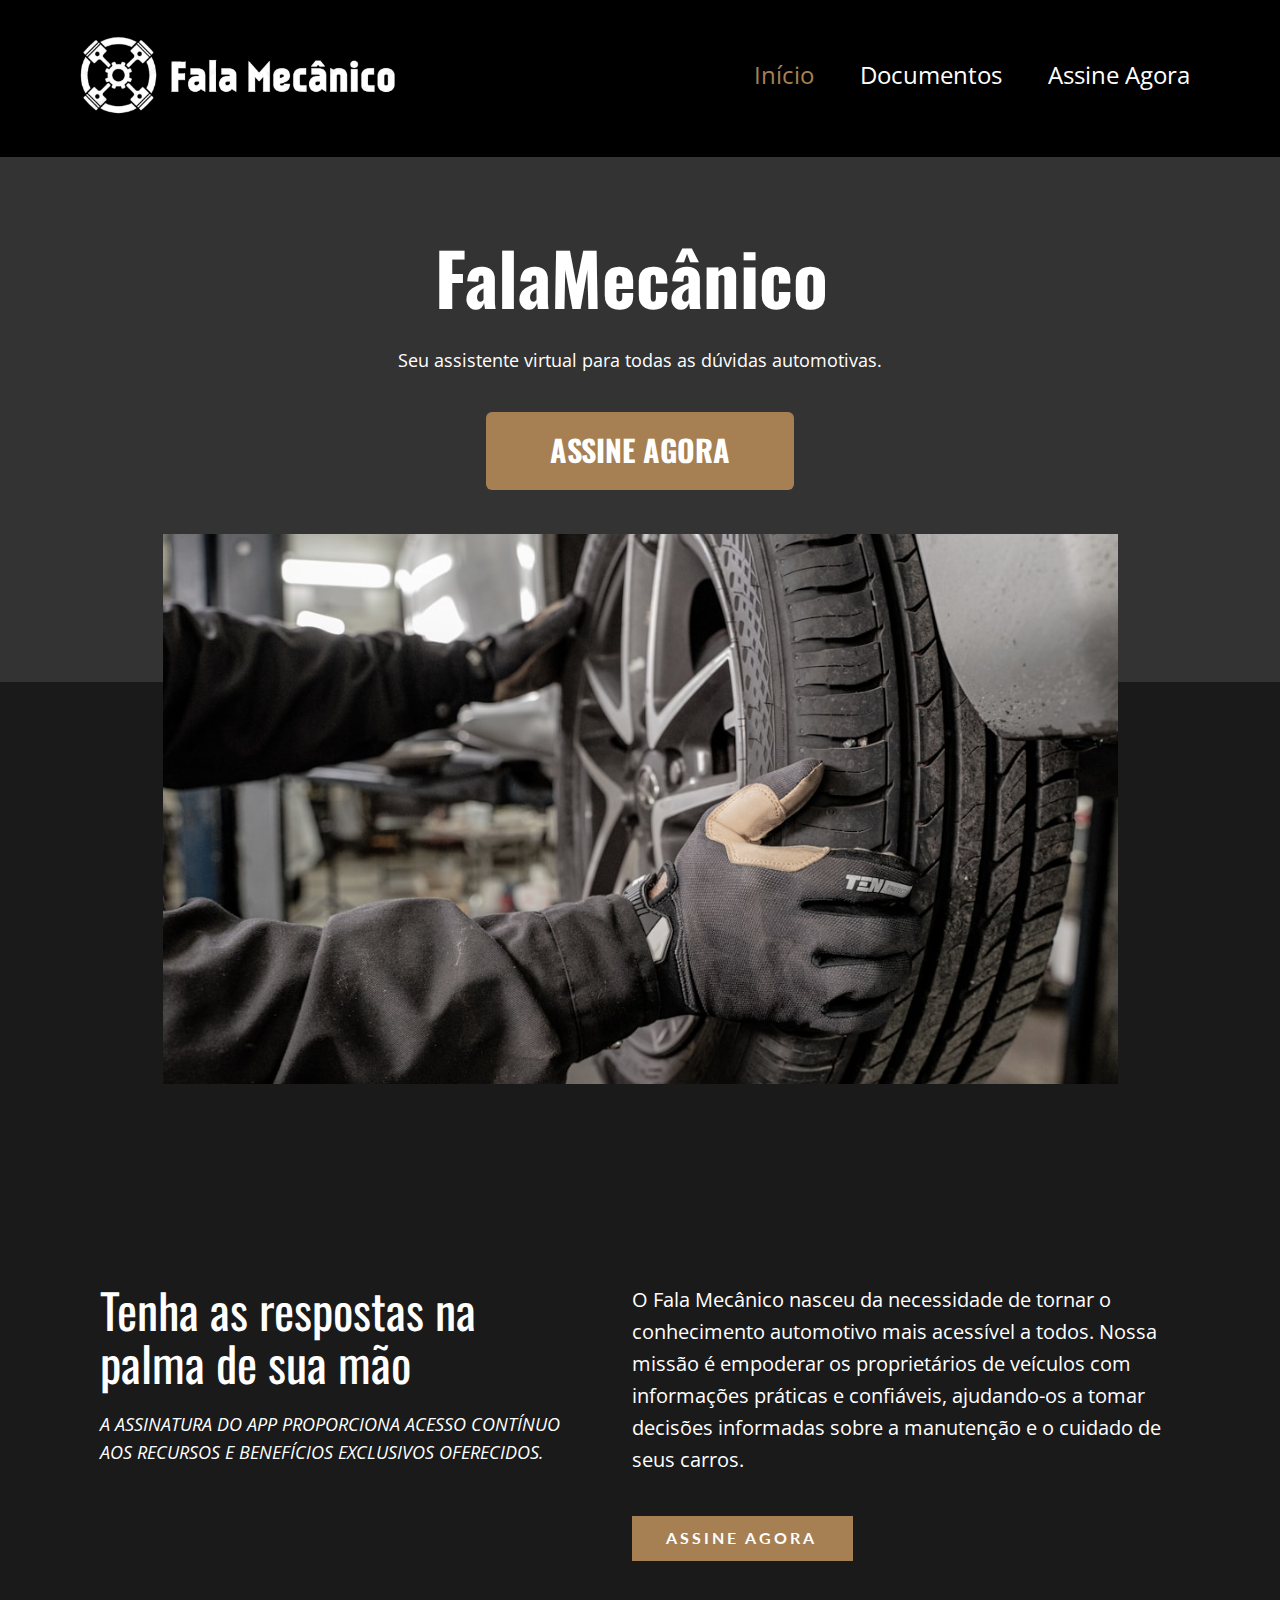
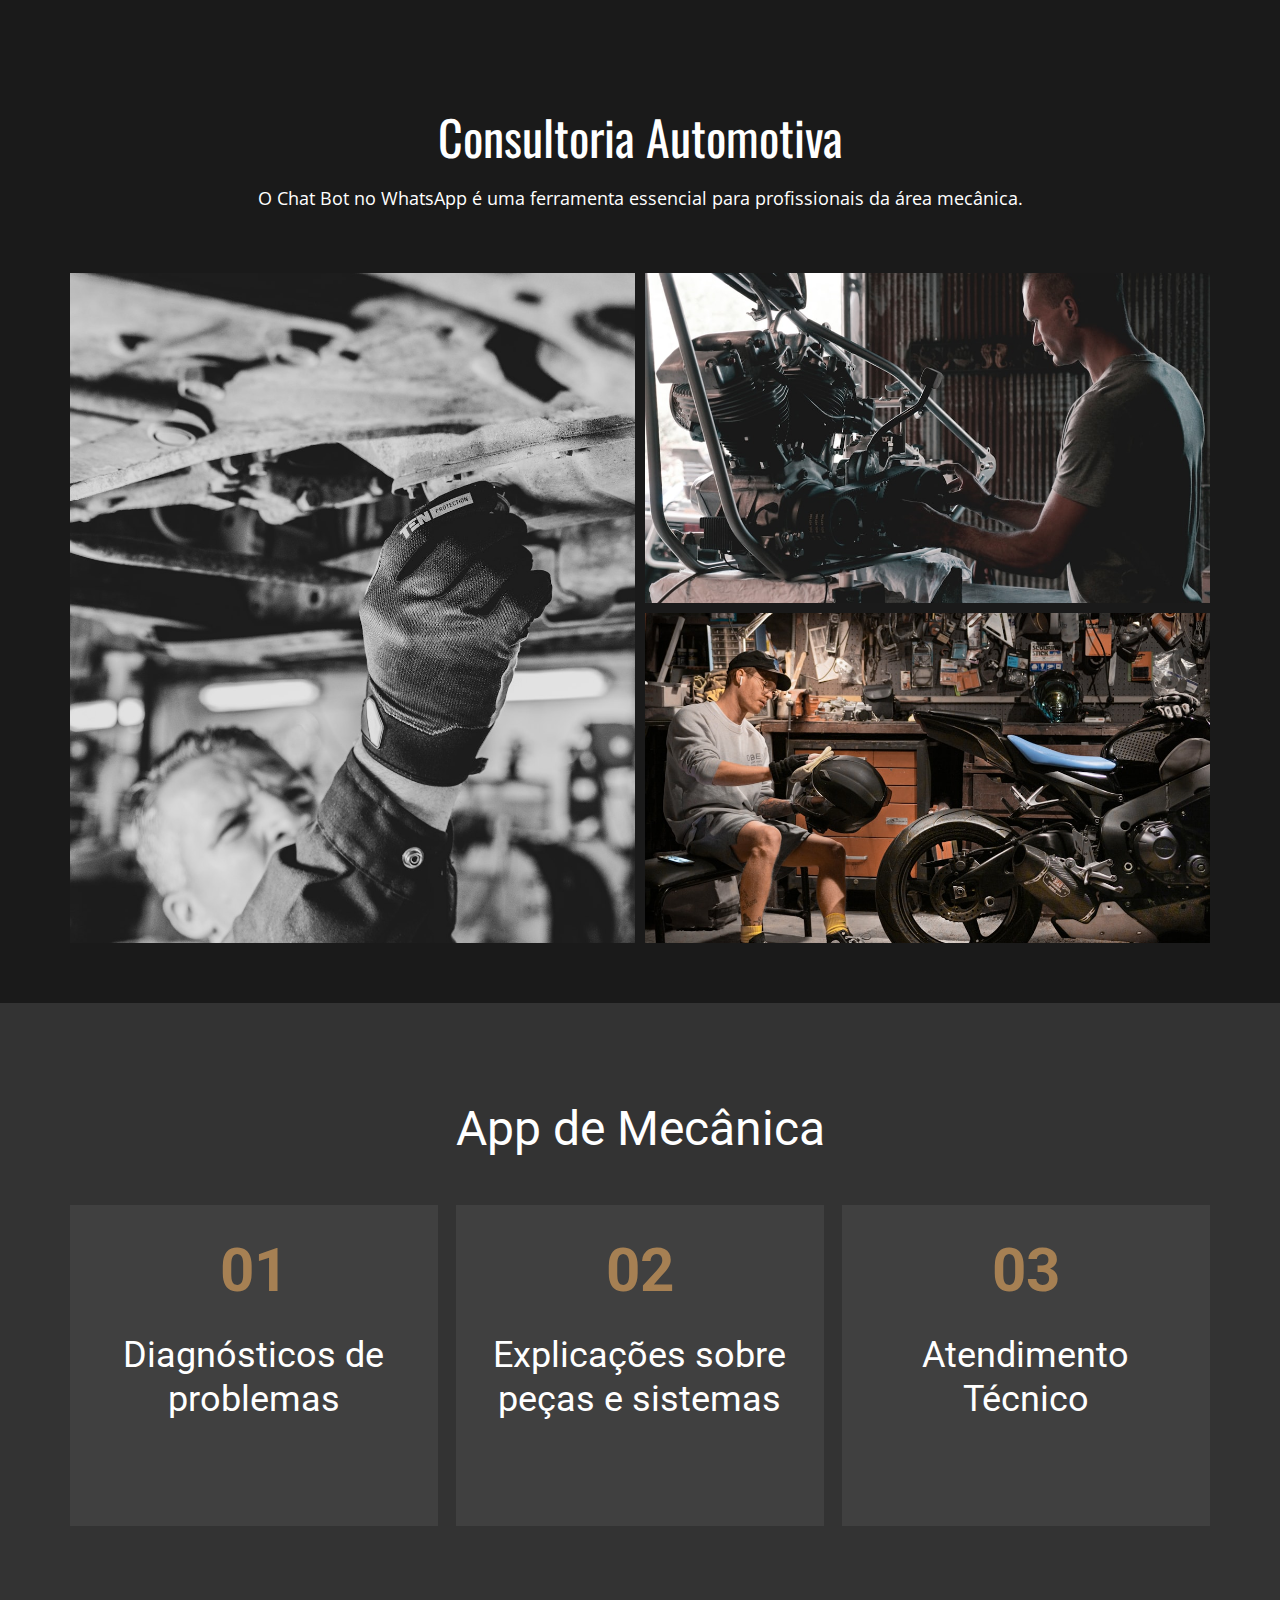
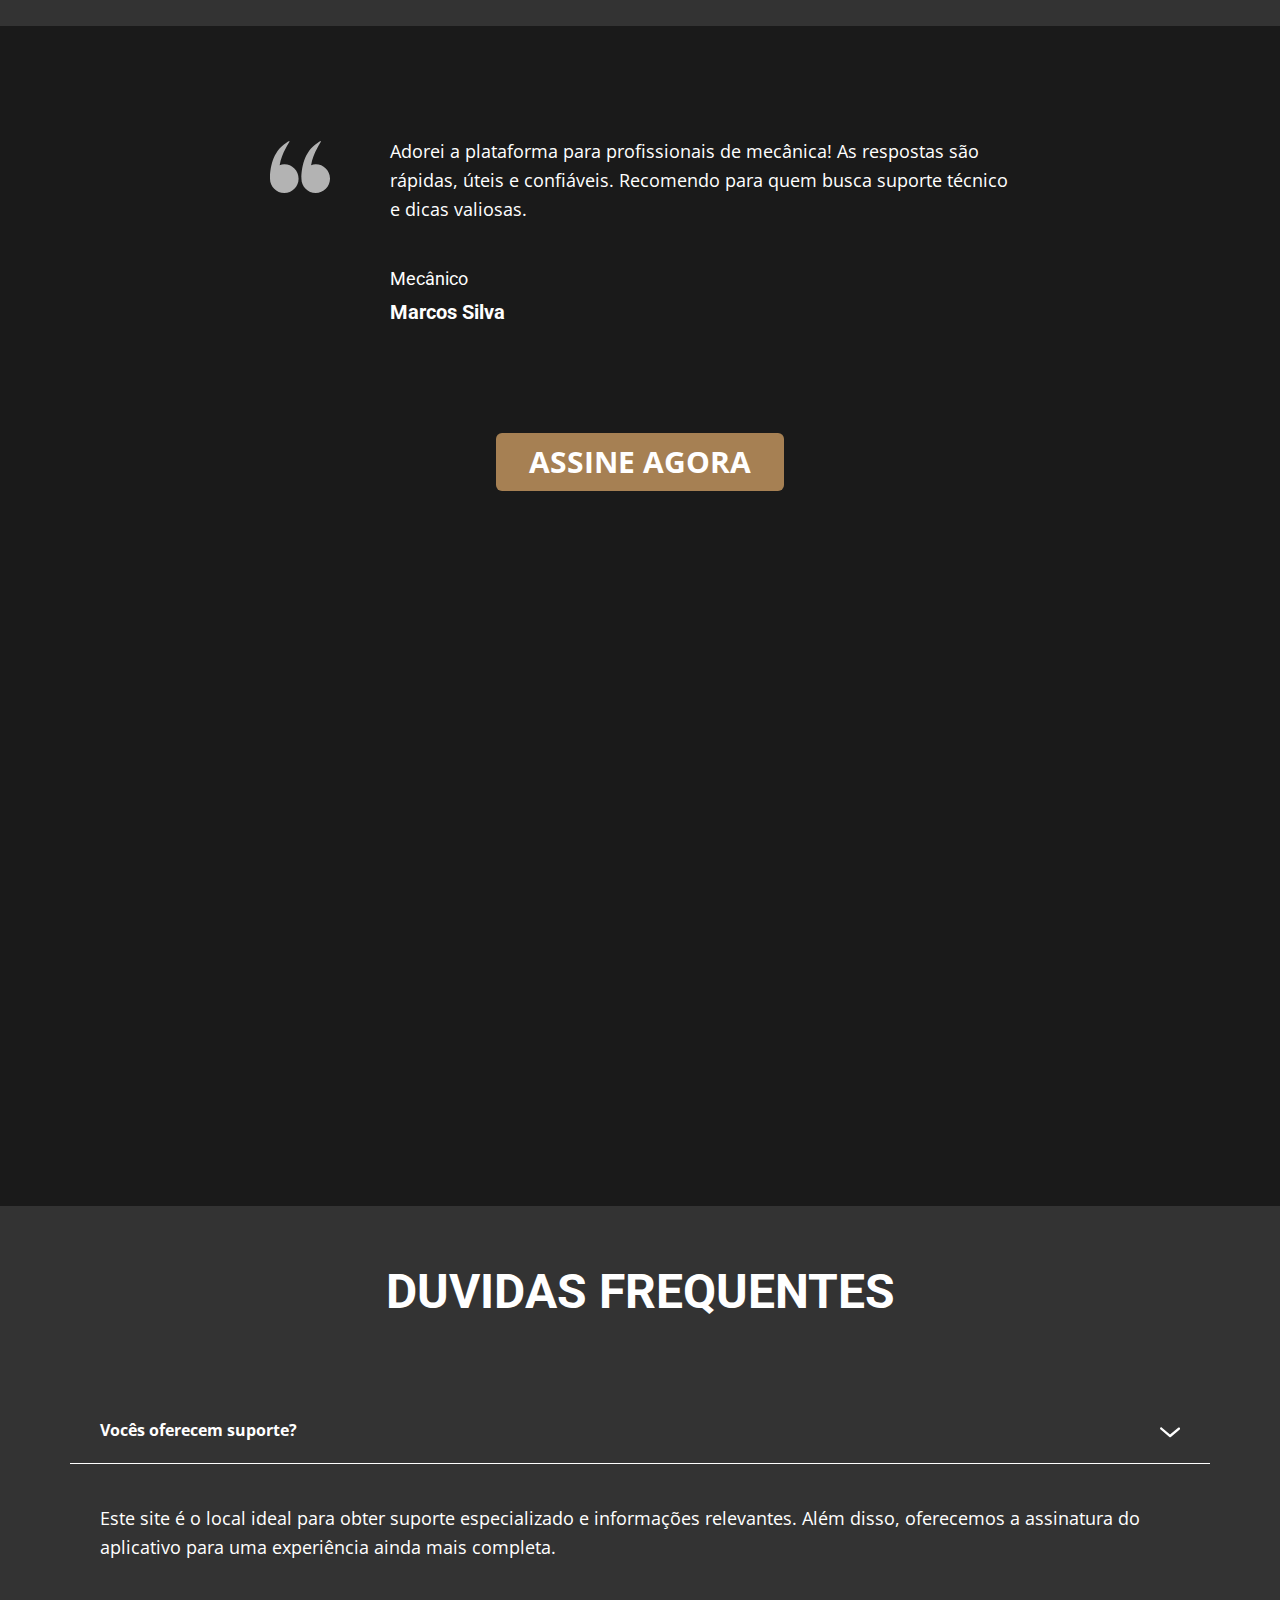
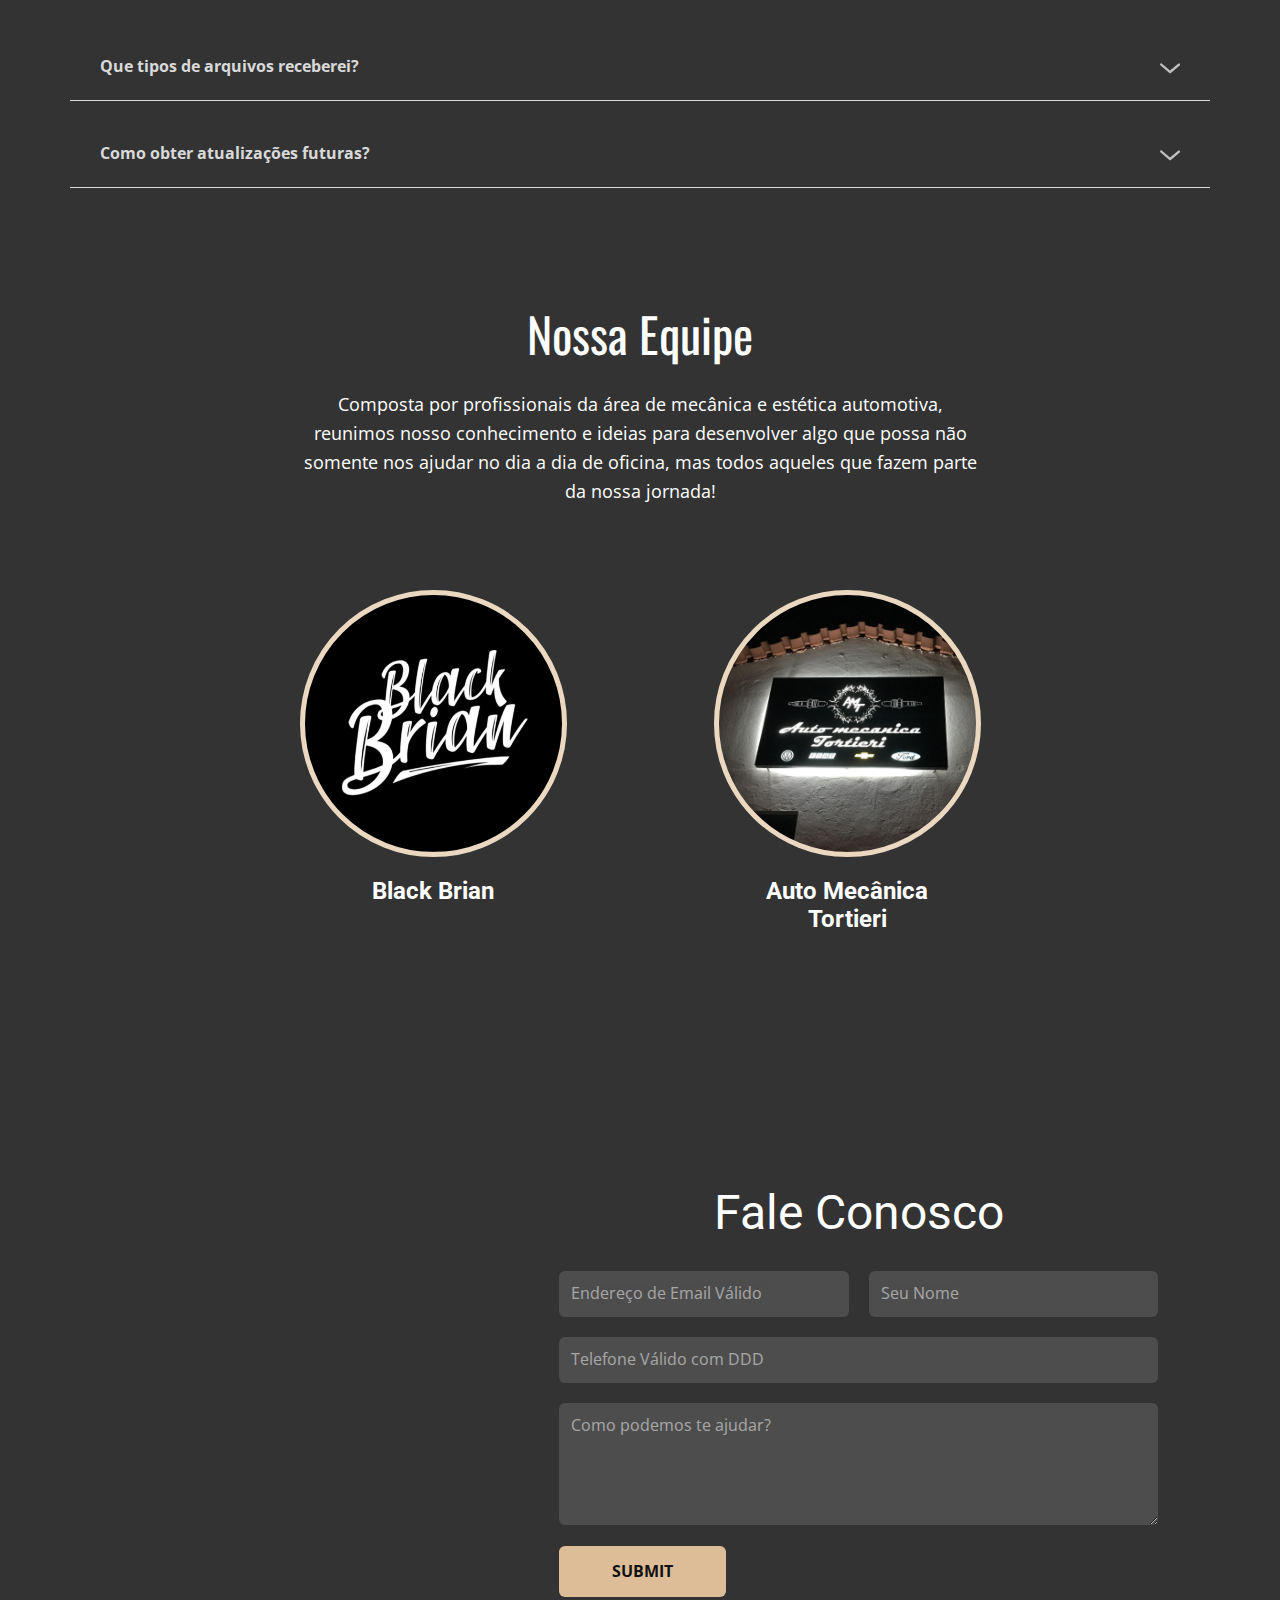
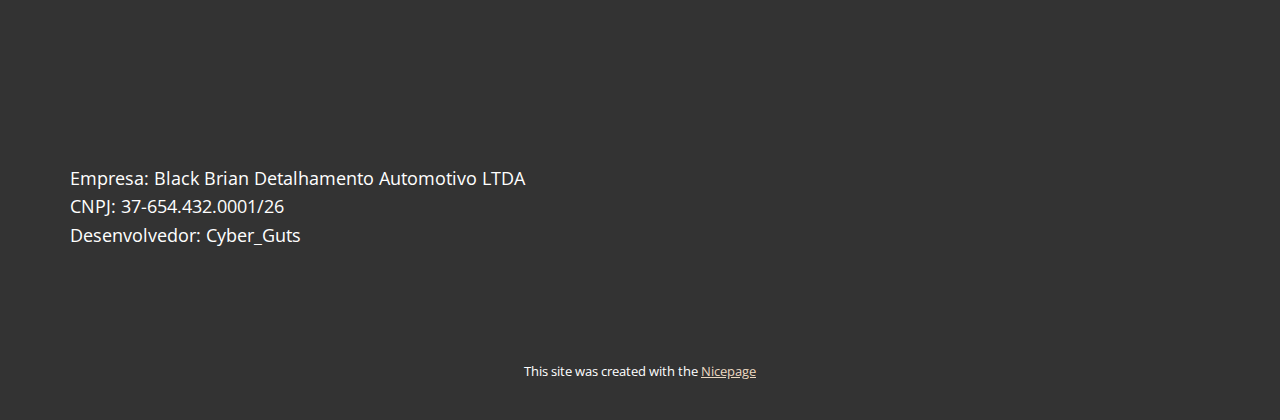
==== commit 2ae2c2cd: "ass content" ====
--- a/index.html
+++ b/index.html
@@ -1,421 +1,608 @@
 <!DOCTYPE html>
-<html style="font-size: 16px;" lang="pt"><head>
-    <meta name="viewport" content="width=device-width, initial-scale=1.0">
-    <meta charset="utf-8">
-    <meta name="keywords" content="Venda Online, Tire suas dúvidas conosco, Consultoria Automotiva, App de Mecânica, Assinatura do app disponível, Chat Bot, Assinatura App, Nossa Equipe, Nossos clientes, Contact Us">
-    <meta name="description" content="">
-    <title>Início</title>
-    <link rel="stylesheet" href="nicepage.css" media="screen">
-<link rel="stylesheet" href="index.css" media="screen">
-    <script class="u-script" type="text/javascript" src="jquery.js" defer=""></script>
-    <script class="u-script" type="text/javascript" src="nicepage.js" defer=""></script>
-    <meta name="generator" content="Nicepage 7.6.2, nicepage.com">
-    <meta name="referrer" content="origin">
-
-    
-    
-    <link id="u-theme-google-font" rel="stylesheet" href="https://fonts.googleapis.com/css?family=Roboto:100,100i,300,300i,400,400i,500,500i,700,700i,900,900i|Open+Sans:300,300i,400,400i,500,500i,600,600i,700,700i,800,800i">
-    <link id="u-page-google-font" rel="stylesheet" href="https://fonts.googleapis.com/css?family=Oswald:200,300,400,500,600,700|Lato:100,100i,300,300i,400,400i,700,700i,900,900i">
-    <script type="application/ld+json">{
+<html style="font-size: 16px;" lang="pt">
+
+<head>
+  <meta name="viewport" content="width=device-width, initial-scale=1.0">
+  <meta charset="utf-8">
+  <meta name="keywords"
+    content="Venda Online, Tire suas dúvidas conosco, Consultoria Automotiva, App de Mecânica, Assinatura do app disponível, Chat Bot, Assinatura App, Nossa Equipe, Nossos clientes, Contact Us">
+  <meta name="description" content="">
+  <title>Início</title>
+  <link rel="stylesheet" href="nicepage.css" media="screen">
+  <link rel="stylesheet" href="index.css" media="screen">
+  <script class="u-script" type="text/javascript" src="jquery.js" defer=""></script>
+  <script class="u-script" type="text/javascript" src="nicepage.js" defer=""></script>
+  <meta name="generator" content="Nicepage 7.6.2, nicepage.com">
+  <meta name="referrer" content="origin">
+
+
+
+  <link id="u-theme-google-font" rel="stylesheet"
+    href="https://fonts.googleapis.com/css?family=Roboto:100,100i,300,300i,400,400i,500,500i,700,700i,900,900i|Open+Sans:300,300i,400,400i,500,500i,600,600i,700,700i,800,800i">
+  <link id="u-page-google-font" rel="stylesheet"
+    href="https://fonts.googleapis.com/css?family=Oswald:200,300,400,500,600,700|Lato:100,100i,300,300i,400,400i,700,700i,900,900i">
+  <script type="application/ld+json">{
 		"@context": "http://schema.org",
 		"@type": "Organization",
 		"name": "Site1",
 		"url": "/",
 		"logo": "images/Captura_de_tela_2025-01-26_183701-removebg-preview.png"
 }</script>
-    <meta name="theme-color" content="#a68053">
-    <meta property="og:title" content="Início">
-    <meta property="og:type" content="website">
-    <link rel="canonical" href="/">
-  <meta data-intl-tel-input-cdn-path="intlTelInput/"></head>
-  <body data-home-page="https://falamecanico.nicepage.io/Início.html?version=b8f7db16-fe52-6f36-7e2f-a8903f42ab35" data-home-page-title="Início" data-path-to-root="./" data-include-products="false" class="u-body u-grey-90 u-xl-mode" data-lang="pt"><header class="u-black u-clearfix u-header u-sticky u-sticky-a589 u-header" id="sec-d33c"><div class="u-clearfix u-sheet u-sheet-1">
-        <a href="./" data-page-id="755628249" class="u-image u-logo u-image-1" data-image-width="541" data-image-height="192" title="Home">
-          <img src="images/Captura_de_tela_2025-01-26_183701-removebg-preview.png" class="u-logo-image u-logo-image-1">
-        </a>
-        <nav class="u-menu u-menu-one-level u-offcanvas u-menu-1">
-          <div class="menu-collapse" style="font-size: 1.5rem; letter-spacing: 0px;">
-            <a class="u-button-style u-custom-left-right-menu-spacing u-custom-padding-bottom u-custom-top-bottom-menu-spacing u-hamburger-link u-nav-link u-text-active-palette-1-base u-text-hover-palette-2-base" href="#">
-              <svg class="u-svg-link" viewBox="0 0 24 24"><use xlink:href="#menu-hamburger"></use></svg>
-              <svg class="u-svg-content" version="1.1" id="menu-hamburger" viewBox="0 0 16 16" x="0px" y="0px" xmlns:xlink="http://www.w3.org/1999/xlink" xmlns="http://www.w3.org/2000/svg"><g><rect y="1" width="16" height="2"></rect><rect y="7" width="16" height="2"></rect><rect y="13" width="16" height="2"></rect>
-</g></svg>
-            </a>
-          </div>
-          <div class="u-custom-menu u-nav-container">
-            <ul class="u-nav u-unstyled u-nav-1"><li class="u-nav-item"><a class="u-button-style u-nav-link u-text-active-palette-1-base u-text-hover-palette-2-base" href="./" style="padding: 10px 20px;">Início</a>
-</li><li class="u-nav-item"><a class="u-button-style u-nav-link u-text-active-palette-1-base u-text-hover-palette-2-base" href="Documentos.html" style="padding: 10px 20px;">Documentos</a>
-</li><li class="u-nav-item"><a class="u-button-style u-nav-link u-text-active-palette-1-base u-text-hover-palette-2-base" href="Assinatura.html" style="padding: 10px 20px;">Assine Agora</a>
-</li></ul>
-          </div>
-          <div class="u-custom-menu u-nav-container-collapse">
-            <div class="u-black u-container-style u-inner-container-layout u-opacity u-opacity-95 u-sidenav">
-              <div class="u-inner-container-layout u-sidenav-overflow">
-                <div class="u-menu-close"></div>
-                <ul class="u-align-center u-nav u-popupmenu-items u-unstyled u-nav-2"><li class="u-nav-item"><a class="u-button-style u-nav-link" href="./">Início</a>
-</li><li class="u-nav-item"><a class="u-button-style u-nav-link" href="Documentos.html">Documentos</a>
-</li><li class="u-nav-item"><a class="u-button-style u-nav-link" href="Assinatura.html">Assine Agora</a>
-</li></ul>
-              </div>
-            </div>
-            <div class="u-black u-menu-overlay u-opacity u-opacity-70"></div>
-          </div>
-        </nav>
-      </div></header> 
-    <section class="u-clearfix u-grey-90 u-valign-top u-section-1" id="sec-e4bf">
-      <div class="u-align-center u-container-align-center u-container-style u-expanded-width u-grey-80 u-group u-group-1">
-        <div class="u-container-layout u-container-layout-1">
-          <h1 class="u-align-center u-custom-font u-font-oswald u-text u-text-1">FalaMecânico&nbsp;</h1>
-          <p class="u-align-center u-text u-text-2"> Seu assistente virtual para todas as dúvidas automotivas.</p>
-          <a href="Assinatura.html" data-page-id="859211481" class="u-btn u-btn-round u-button-style u-custom-font u-font-oswald u-hover-palette-1-light-1 u-palette-1-base u-radius u-btn-1">ASSINE AGORA </a>
-        </div>
-      </div>
-      <img class="u-image u-image-default u-image-1" alt="" src="images/photo-1645445522156-9ac06bc7a767.jpeg">
-    </section>
-    <section class="u-clearfix u-container-align-center u-section-2" id="sec-c20b">
-      <div class="u-clearfix u-sheet u-valign-middle u-sheet-1">
-        <div class="data-layout-selected u-clearfix u-expanded-width u-layout-wrap u-layout-wrap-1">
-          <div class="u-layout">
-            <div class="u-layout-row">
-              <div class="u-container-style u-layout-cell u-left-cell u-size-28 u-layout-cell-1">
-                <div class="u-container-layout u-container-layout-1">
-                  <h2 class="u-custom-font u-font-oswald u-text u-text-1">Tenha as respostas na palma de sua mão </h2>
-                  <p class="u-align-left u-text u-text-2">A assinatura do app proporciona acesso contínuo aos recursos e benefícios exclusivos oferecidos.</p>
-                </div>
-              </div>
-              <div class="u-container-align-left u-container-style u-layout-cell u-right-cell u-size-32 u-layout-cell-2">
-                <div class="u-container-layout u-valign-top u-container-layout-2">
-                  <p class="u-align-left u-text u-text-3"> O Fala Mecânico nasceu da necessidade de tornar o conhecimento automotivo mais acessível a todos. Nossa missão é empoderar os proprietários de veículos com informações práticas e confiáveis, ajudando-os a tomar decisões informadas sobre a manutenção e o cuidado de seus carros.</p>
-                  <a href="Assinatura.html" data-page-id="859211481" class="u-active-black u-align-left u-btn u-button-style u-custom-font u-font-lato u-hover-black u-palette-1-base u-btn-1" data-animation-name="" data-animation-duration="0" data-animation-delay="0" data-animation-direction="">aSSINE aGORA </a>
-                </div>
-              </div>
-            </div>
-          </div>
-        </div>
-      </div>
-    </section>
-    <section class="u-align-center u-clearfix u-container-align-center u-section-3" id="sec-9622">
-      <div class="u-clearfix u-sheet u-valign-middle u-sheet-1">
-        <h2 class="u-custom-font u-font-oswald u-text u-text-default u-text-1">Consultoria Automotiva</h2>
-        <p class="u-text u-text-2">O Chat Bot no WhatsApp é uma ferramenta essencial para profissionais da área mecânica.</p>
-        <div class="u-clearfix u-expanded-width u-gutter-10 u-layout-wrap u-layout-wrap-1">
-          <div class="u-layout">
-            <div class="u-layout-row">
-              <div class="u-size-30">
-                <div class="u-layout-row">
-                  <div class="u-container-style u-image u-layout-cell u-left-cell u-size-60 u-image-1" src="">
-                    <div class="u-container-layout u-valign-middle u-container-layout-1"></div>
+  <meta name="theme-color" content="#a68053">
+  <meta property="og:title" content="Início">
+  <meta property="og:type" content="website">
+  <link rel="canonical" href="/">
+  <meta data-intl-tel-input-cdn-path="intlTelInput/">
+</head>
+
+<body data-home-page="https://falamecanico.nicepage.io/Início.html?version=b8f7db16-fe52-6f36-7e2f-a8903f42ab35"
+  data-home-page-title="Início" data-path-to-root="./" data-include-products="false" class="u-body u-grey-90 u-xl-mode"
+  data-lang="pt">
+  <header class="u-black u-clearfix u-header u-sticky u-sticky-a589 u-header" id="sec-d33c">
+    <div class="u-clearfix u-sheet u-sheet-1">
+      <a href="./" data-page-id="755628249" class="u-image u-logo u-image-1" data-image-width="541"
+        data-image-height="192" title="Home">
+        <img src="images/Captura_de_tela_2025-01-26_183701-removebg-preview.png" class="u-logo-image u-logo-image-1">
+      </a>
+      <nav class="u-menu u-menu-one-level u-offcanvas u-menu-1">
+        <div class="menu-collapse" style="font-size: 1.5rem; letter-spacing: 0px;">
+          <a class="u-button-style u-custom-left-right-menu-spacing u-custom-padding-bottom u-custom-top-bottom-menu-spacing u-hamburger-link u-nav-link u-text-active-palette-1-base u-text-hover-palette-2-base"
+            href="#">
+            <svg class="u-svg-link" viewBox="0 0 24 24">
+              <use xlink:href="#menu-hamburger"></use>
+            </svg>
+            <svg class="u-svg-content" version="1.1" id="menu-hamburger" viewBox="0 0 16 16" x="0px" y="0px"
+              xmlns:xlink="http://www.w3.org/1999/xlink" xmlns="http://www.w3.org/2000/svg">
+              <g>
+                <rect y="1" width="16" height="2"></rect>
+                <rect y="7" width="16" height="2"></rect>
+                <rect y="13" width="16" height="2"></rect>
+              </g>
+            </svg>
+          </a>
+        </div>
+        <div class="u-custom-menu u-nav-container">
+          <ul class="u-nav u-unstyled u-nav-1">
+            <li class="u-nav-item"><a
+                class="u-button-style u-nav-link u-text-active-palette-1-base u-text-hover-palette-2-base" href="./"
+                style="padding: 10px 20px;">Início</a>
+            </li>
+            <li class="u-nav-item"><a
+                class="u-button-style u-nav-link u-text-active-palette-1-base u-text-hover-palette-2-base"
+                href="Documentos.html" style="padding: 10px 20px;">Documentos</a>
+            </li>
+            <li class="u-nav-item"><a
+                class="u-button-style u-nav-link u-text-active-palette-1-base u-text-hover-palette-2-base"
+                href="https://www.asaas.com/c/bo0sl0su3impj0i1" style="padding: 10px 20px;">Assine Agora</a>
+            </li>
+          </ul>
+        </div>
+        <div class="u-custom-menu u-nav-container-collapse">
+          <div class="u-black u-container-style u-inner-container-layout u-opacity u-opacity-95 u-sidenav">
+            <div class="u-inner-container-layout u-sidenav-overflow">
+              <div class="u-menu-close"></div>
+              <ul class="u-align-center u-nav u-popupmenu-items u-unstyled u-nav-2">
+                <li class="u-nav-item"><a class="u-button-style u-nav-link" href="./">Início</a>
+                </li>
+                <li class="u-nav-item"><a class="u-button-style u-nav-link" href="Documentos.html">Documentos</a>
+                </li>
+                <li class="u-nav-item"><a class="u-button-style u-nav-link" href="https://www.asaas.com/c/bo0sl0su3impj0i1">Assine Agora</a>
+                </li>
+              </ul>
+            </div>
+          </div>
+          <div class="u-black u-menu-overlay u-opacity u-opacity-70"></div>
+        </div>
+      </nav>
+    </div>
+  </header>
+  <section class="u-clearfix u-grey-90 u-valign-top u-section-1" id="sec-e4bf">
+    <div class="u-align-center u-container-align-center u-container-style u-expanded-width u-grey-80 u-group u-group-1">
+      <div class="u-container-layout u-container-layout-1">
+        <h1 class="u-align-center u-custom-font u-font-oswald u-text u-text-1">FalaMecânico&nbsp;</h1>
+        <p class="u-align-center u-text u-text-2"> Seu assistente virtual para todas as dúvidas automotivas.</p>
+        <a href="https://www.asaas.com/c/bo0sl0su3impj0i1" data-page-id="859211481"
+          class="u-btn u-btn-round u-button-style u-custom-font u-font-oswald u-hover-palette-1-light-1 u-palette-1-base u-radius u-btn-1">ASSINE
+          AGORA </a>
+      </div>
+    </div>
+    <img class="u-image u-image-default u-image-1" alt="" src="images/photo-1645445522156-9ac06bc7a767.jpeg">
+  </section>
+  <section class="u-clearfix u-container-align-center u-section-2" id="sec-c20b">
+    <div class="u-clearfix u-sheet u-valign-middle u-sheet-1">
+      <div class="data-layout-selected u-clearfix u-expanded-width u-layout-wrap u-layout-wrap-1">
+        <div class="u-layout">
+          <div class="u-layout-row">
+            <div class="u-container-style u-layout-cell u-left-cell u-size-28 u-layout-cell-1">
+              <div class="u-container-layout u-container-layout-1">
+                <h2 class="u-custom-font u-font-oswald u-text u-text-1">Tenha as respostas na palma de sua mão </h2>
+                <p class="u-align-left u-text u-text-2">A assinatura do app proporciona acesso contínuo aos recursos e
+                  benefícios exclusivos oferecidos.</p>
+              </div>
+            </div>
+            <div class="u-container-align-left u-container-style u-layout-cell u-right-cell u-size-32 u-layout-cell-2">
+              <div class="u-container-layout u-valign-top u-container-layout-2">
+                <p class="u-align-left u-text u-text-3"> O Fala Mecânico nasceu da necessidade de tornar o conhecimento
+                  automotivo mais acessível a todos. Nossa missão é empoderar os proprietários de veículos com
+                  informações práticas e confiáveis, ajudando-os a tomar decisões informadas sobre a manutenção e o
+                  cuidado de seus carros.</p>
+                <a href="https://www.asaas.com/c/bo0sl0su3impj0i1" data-page-id="859211481"
+                  class="u-active-black u-align-left u-btn u-button-style u-custom-font u-font-lato u-hover-black u-palette-1-base u-btn-1"
+                  data-animation-name="" data-animation-duration="0" data-animation-delay="0"
+                  data-animation-direction="">aSSINE aGORA </a>
+              </div>
+            </div>
+          </div>
+        </div>
+      </div>
+    </div>
+  </section>
+  <section class="u-align-center u-clearfix u-container-align-center u-section-3" id="sec-9622">
+    <div class="u-clearfix u-sheet u-valign-middle u-sheet-1">
+      <h2 class="u-custom-font u-font-oswald u-text u-text-default u-text-1">Consultoria Automotiva</h2>
+      <p class="u-text u-text-2">O Chat Bot no WhatsApp é uma ferramenta essencial para profissionais da área mecânica.
+      </p>
+      <div class="u-clearfix u-expanded-width u-gutter-10 u-layout-wrap u-layout-wrap-1">
+        <div class="u-layout">
+          <div class="u-layout-row">
+            <div class="u-size-30">
+              <div class="u-layout-row">
+                <div class="u-container-style u-image u-layout-cell u-left-cell u-size-60 u-image-1" src="">
+                  <div class="u-container-layout u-valign-middle u-container-layout-1"></div>
+                </div>
+              </div>
+            </div>
+            <div class="u-size-30">
+              <div class="u-layout-col">
+                <div class="u-container-style u-image u-layout-cell u-right-cell u-size-30 u-image-2" src="">
+                  <div class="u-container-layout u-valign-middle u-container-layout-2"></div>
+                </div>
+                <div class="u-container-style u-image u-layout-cell u-right-cell u-size-30 u-image-3" src="">
+                  <div class="u-container-layout u-valign-middle u-container-layout-3"></div>
+                </div>
+              </div>
+            </div>
+          </div>
+        </div>
+      </div>
+    </div>
+  </section>
+  <section class="u-align-center u-clearfix u-container-align-center u-grey-80 u-section-4" id="sec-a5f1">
+    <div
+      class="u-clearfix u-sheet u-valign-middle-lg u-valign-middle-md u-valign-middle-sm u-valign-middle-xl u-sheet-1">
+      <h2 class="u-align-center u-text u-text-default u-text-1">App de Mecânica</h2>
+      <div class="u-expanded-width u-list u-list-1">
+        <div class="u-repeater u-repeater-1">
+          <div
+            class="u-align-left u-container-align-left u-container-style u-grey-75 u-list-item u-repeater-item u-shape-rectangle u-list-item-1">
+            <div class="u-container-layout u-similar-container u-valign-top u-container-layout-1">
+              <h4 class="u-align-center u-text u-text-palette-1-base u-text-2">01</h4>
+              <h3 class="u-align-center u-text u-text-3"> Diagnósticos de problemas</h3>
+            </div>
+          </div>
+          <div
+            class="u-align-left u-container-align-left u-container-style u-grey-75 u-list-item u-repeater-item u-shape-rectangle u-list-item-2">
+            <div class="u-container-layout u-similar-container u-valign-top u-container-layout-2">
+              <h4 class="u-align-center u-text u-text-palette-1-base u-text-4">02</h4>
+              <h3 class="u-align-center u-text u-text-5"> Explicações sobre peças e sistemas</h3>
+            </div>
+          </div>
+          <div
+            class="u-align-left u-container-align-left u-container-style u-grey-75 u-list-item u-repeater-item u-shape-rectangle u-list-item-3">
+            <div class="u-container-layout u-similar-container u-valign-top u-container-layout-3">
+              <h4 class="u-align-center u-text u-text-palette-1-base u-text-6">03</h4>
+              <h3 class="u-align-center u-text u-text-7">Atendimento Técnico</h3>
+            </div>
+          </div>
+        </div>
+      </div>
+    </div>
+  </section>
+  <section class="u-clearfix u-section-5" id="sec-8d00">
+    <div class="u-clearfix u-sheet u-sheet-1">
+      <div class="data-layout-selected u-clearfix u-layout-wrap u-layout-wrap-1">
+        <div class="u-layout">
+          <div class="u-layout-row">
+            <div
+              class="u-align-center u-container-align-center u-container-style u-layout-cell u-left-cell u-size-9 u-layout-cell-1">
+              <div class="u-container-layout u-valign-top u-container-layout-1">
+                <span class="u-icon u-icon-circle u-text-grey-30 u-icon-1"><svg class="u-svg-link"
+                    preserveAspectRatio="xMidYMin slice" viewBox="0 0 508.044 508.044" style="">
+                    <use xlink:href="#svg-e601"></use>
+                  </svg><svg class="u-svg-content" viewBox="0 0 508.044 508.044" x="0px" y="0px" id="svg-e601"
+                    style="enable-background:new 0 0 508.044 508.044;">
+                    <g>
+                      <g>
+                        <path
+                          d="M0.108,352.536c0,66.794,54.144,120.938,120.937,120.938c66.794,0,120.938-54.144,120.938-120.938    s-54.144-120.937-120.938-120.937c-13.727,0-26.867,2.393-39.168,6.61C109.093,82.118,230.814-18.543,117.979,64.303    C-7.138,156.17-0.026,348.84,0.114,352.371C0.114,352.426,0.108,352.475,0.108,352.536z">
+                        </path>
+                        <path
+                          d="M266.169,352.536c0,66.794,54.144,120.938,120.938,120.938s120.938-54.144,120.938-120.938S453.9,231.599,387.106,231.599    c-13.728,0-26.867,2.393-39.168,6.61C375.154,82.118,496.875-18.543,384.04,64.303C258.923,156.17,266.034,348.84,266.175,352.371    C266.175,352.426,266.169,352.475,266.169,352.536z">
+                        </path>
+                      </g>
+                    </g>
+                  </svg></span>
+              </div>
+            </div>
+            <div class="u-container-style u-layout-cell u-right-cell u-size-51 u-layout-cell-2">
+              <div class="u-container-layout u-valign-top u-container-layout-2">
+                <p class="u-text u-text-1">Adorei a plataforma para profissionais de mecânica! As respostas são rápidas,
+                  úteis e confiáveis. Recomendo para quem busca suporte técnico e dicas valiosas.</p>
+                <h6 class="u-text u-text-2">Mecânico</h6>
+                <h5 class="u-text u-text-3">Marcos Silva </h5>
+              </div>
+            </div>
+          </div>
+        </div>
+      </div>
+      <a href="https://www.asaas.com/c/bo0sl0su3impj0i1" data-page-id="859211481"
+        class="u-btn u-btn-round u-button-style u-hover-palette-1-light-1 u-palette-1-base u-radius u-btn-1">A​SSINE
+        AGORA<span style="font-size: 1.125rem;">
+          <span style="font-size: 1.25rem;"></span>
+        </span>
+      </a>
+    </div>
+  </section>
+  <section
+    class="u-align-center u-clearfix u-container-align-center u-valign-bottom-lg u-valign-bottom-xl u-valign-middle-md u-valign-middle-sm u-valign-middle-xs u-section-6"
+    data-animation-name="" data-animation-duration="0" data-animation-delay="0" data-animation-direction=""
+    id="sec-9201">
+    <div
+      class="u-clearfix u-sheet u-valign-middle-lg u-valign-middle-md u-valign-middle-sm u-valign-middle-xl u-sheet-1">
+      <div class="data-layout-selected u-clearfix u-expanded-width-xs u-layout-wrap u-layout-wrap-1">
+        <div class="u-layout">
+          <div class="u-layout-row">
+            <div
+              class="u-align-left u-container-align-left u-container-style u-layout-cell u-size-30-lg u-size-30-xl u-size-60-md u-size-60-sm u-size-60-xs u-layout-cell-1">
+              <div class="u-container-layout u-container-layout-1">
+                <h2 class="u-align-left u-custom-font u-font-oswald u-text u-text-1"
+                  data-animation-name="customAnimationIn" data-animation-duration="1500">Chat Inteligente</h2>
+                <div class="custom-expanded u-list u-list-1">
+                  <div class="u-repeater u-repeater-1">
+                    <div class="u-container-align-left u-container-style u-list-item u-repeater-item u-list-item-1"
+                      data-animation-name="customAnimationIn" data-animation-duration="1500" data-animation-delay="500">
+                      <div class="u-container-layout u-similar-container u-container-layout-2">
+                        <p class="u-align-left u-hover-feature u-text u-text-2"> O Fala Mecânico não substitui um
+                          mecânico profissional, mas serve como seu mentor para dúvidas e problemas automotivos. Ajuda
+                          você a identificar problemas potenciais e tomar decisões informadas sobre manutenção e
+                          reparos. <br>
+                          <br>Junte-se a nós nesta jornada de tornar o cuidado com seu veículo mais simples e acessível!
+                        </p>
+                      </div>
+                    </div>
                   </div>
                 </div>
               </div>
-              <div class="u-size-30">
-                <div class="u-layout-col">
-                  <div class="u-container-style u-image u-layout-cell u-right-cell u-size-30 u-image-2" src="">
-                    <div class="u-container-layout u-valign-middle u-container-layout-2"></div>
+            </div>
+            <div
+              class="u-container-align-left-sm u-container-align-left-xs u-container-style u-layout-cell u-size-30-lg u-size-30-xl u-size-60-md u-size-60-sm u-size-60-xs u-layout-cell-2"
+              data-animation-name="customAnimationIn" data-animation-duration="1500" data-animation-delay="500">
+              <div class="u-container-layout u-valign-middle u-container-layout-3">
+                <div
+                  class="custom-expanded u-expanded-width-lg u-expanded-width-md u-gallery u-layout-horizontal u-lightbox u-no-transition u-show-text-none u-gallery-1">
+                  <div class="u-gallery-inner u-gallery-inner-1">
+                    <div class="u-effect-hover-zoom u-gallery-item u-gallery-item-1">
+                      <div class="u-back-slide"><img class="u-back-image"
+                          src="images/photo-1505592225030-dad7a0531844.jpeg">
+                      </div>
+                      <div class="u-over-slide u-shading u-over-slide-1"></div>
+                    </div>
+                    <div class="u-effect-hover-zoom u-gallery-item u-gallery-item-2">
+                      <div class="u-back-slide"><img class="u-back-image"
+                          src="images/photo-1535050804459-06db46aac01a.jpeg">
+                      </div>
+                      <div class="u-over-slide u-shading u-over-slide-2"></div>
+                    </div>
+                    <div class="u-effect-hover-zoom u-gallery-item u-gallery-item-3">
+                      <div class="u-back-slide"><img class="u-back-image"
+                          src="images/photo-1464851707681-f9d5fdaccea8.jpeg">
+                      </div>
+                      <div class="u-over-slide u-shading u-over-slide-3"></div>
+                    </div>
+                    <div class="u-effect-hover-zoom u-gallery-item u-gallery-item-4">
+                      <div class="u-back-slide"><img class="u-back-image"
+                          src="images/photo-1494009041405-cb00eb38b186.jpeg">
+                      </div>
+                      <div class="u-over-slide u-shading u-over-slide-4"></div>
+                    </div>
                   </div>
-                  <div class="u-container-style u-image u-layout-cell u-right-cell u-size-30 u-image-3" src="">
-                    <div class="u-container-layout u-valign-middle u-container-layout-3"></div>
-                  </div>
-                </div>
-              </div>
-            </div>
-          </div>
-        </div>
-      </div>
-    </section>
-    <section class="u-align-center u-clearfix u-container-align-center u-grey-80 u-section-4" id="sec-a5f1">
-      <div class="u-clearfix u-sheet u-valign-middle-lg u-valign-middle-md u-valign-middle-sm u-valign-middle-xl u-sheet-1">
-        <h2 class="u-align-center u-text u-text-default u-text-1">App de Mecânica</h2>
-        <div class="u-expanded-width u-list u-list-1">
-          <div class="u-repeater u-repeater-1">
-            <div class="u-align-left u-container-align-left u-container-style u-grey-75 u-list-item u-repeater-item u-shape-rectangle u-list-item-1">
-              <div class="u-container-layout u-similar-container u-valign-top u-container-layout-1">
-                <h4 class="u-align-center u-text u-text-palette-1-base u-text-2">01</h4>
-                <h3 class="u-align-center u-text u-text-3"> Diagnósticos de problemas</h3>
-              </div>
-            </div>
-            <div class="u-align-left u-container-align-left u-container-style u-grey-75 u-list-item u-repeater-item u-shape-rectangle u-list-item-2">
-              <div class="u-container-layout u-similar-container u-valign-top u-container-layout-2">
-                <h4 class="u-align-center u-text u-text-palette-1-base u-text-4">02</h4>
-                <h3 class="u-align-center u-text u-text-5"> Explicações sobre peças e sistemas</h3>
-              </div>
-            </div>
-            <div class="u-align-left u-container-align-left u-container-style u-grey-75 u-list-item u-repeater-item u-shape-rectangle u-list-item-3">
-              <div class="u-container-layout u-similar-container u-valign-top u-container-layout-3">
-                <h4 class="u-align-center u-text u-text-palette-1-base u-text-6">03</h4>
-                <h3 class="u-align-center u-text u-text-7">Atendimento Técnico</h3>
-              </div>
-            </div>
-          </div>
-        </div>
-      </div>
-    </section>
-    <section class="u-clearfix u-section-5" id="sec-8d00">
-      <div class="u-clearfix u-sheet u-sheet-1">
-        <div class="data-layout-selected u-clearfix u-layout-wrap u-layout-wrap-1">
-          <div class="u-layout">
-            <div class="u-layout-row">
-              <div class="u-align-center u-container-align-center u-container-style u-layout-cell u-left-cell u-size-9 u-layout-cell-1">
-                <div class="u-container-layout u-valign-top u-container-layout-1">
-                  <span class="u-icon u-icon-circle u-text-grey-30 u-icon-1"><svg class="u-svg-link" preserveAspectRatio="xMidYMin slice" viewBox="0 0 508.044 508.044" style=""><use xlink:href="#svg-e601"></use></svg><svg class="u-svg-content" viewBox="0 0 508.044 508.044" x="0px" y="0px" id="svg-e601" style="enable-background:new 0 0 508.044 508.044;"><g><g><path d="M0.108,352.536c0,66.794,54.144,120.938,120.937,120.938c66.794,0,120.938-54.144,120.938-120.938    s-54.144-120.937-120.938-120.937c-13.727,0-26.867,2.393-39.168,6.61C109.093,82.118,230.814-18.543,117.979,64.303    C-7.138,156.17-0.026,348.84,0.114,352.371C0.114,352.426,0.108,352.475,0.108,352.536z"></path><path d="M266.169,352.536c0,66.794,54.144,120.938,120.938,120.938s120.938-54.144,120.938-120.938S453.9,231.599,387.106,231.599    c-13.728,0-26.867,2.393-39.168,6.61C375.154,82.118,496.875-18.543,384.04,64.303C258.923,156.17,266.034,348.84,266.175,352.371    C266.175,352.426,266.169,352.475,266.169,352.536z"></path>
-</g>
-</g></svg></span>
-                </div>
-              </div>
-              <div class="u-container-style u-layout-cell u-right-cell u-size-51 u-layout-cell-2">
-                <div class="u-container-layout u-valign-top u-container-layout-2">
-                  <p class="u-text u-text-1">Adorei a plataforma para profissionais de mecânica! As respostas são rápidas, úteis e confiáveis. Recomendo para quem busca suporte técnico e dicas valiosas.</p>
-                  <h6 class="u-text u-text-2">Mecânico</h6>
-                  <h5 class="u-text u-text-3">Marcos Silva </h5>
-                </div>
-              </div>
-            </div>
-          </div>
-        </div>
-        <a href="Assinatura.html" data-page-id="859211481" class="u-btn u-btn-round u-button-style u-hover-palette-1-light-1 u-palette-1-base u-radius u-btn-1">A​SSINE AGORA<span style="font-size: 1.125rem;">
-            <span style="font-size: 1.25rem;"></span>
-          </span>
-        </a>
-      </div>
-    </section>
-    <section class="u-align-center u-clearfix u-container-align-center u-valign-bottom-lg u-valign-bottom-xl u-valign-middle-md u-valign-middle-sm u-valign-middle-xs u-section-6" data-animation-name="" data-animation-duration="0" data-animation-delay="0" data-animation-direction="" id="sec-9201">
-      <div class="u-clearfix u-sheet u-valign-middle-lg u-valign-middle-md u-valign-middle-sm u-valign-middle-xl u-sheet-1">
-        <div class="data-layout-selected u-clearfix u-expanded-width-xs u-layout-wrap u-layout-wrap-1">
-          <div class="u-layout">
-            <div class="u-layout-row">
-              <div class="u-align-left u-container-align-left u-container-style u-layout-cell u-size-30-lg u-size-30-xl u-size-60-md u-size-60-sm u-size-60-xs u-layout-cell-1">
-                <div class="u-container-layout u-container-layout-1">
-                  <h2 class="u-align-left u-custom-font u-font-oswald u-text u-text-1" data-animation-name="customAnimationIn" data-animation-duration="1500">Chat Inteligente</h2>
-                  <div class="custom-expanded u-list u-list-1">
-                    <div class="u-repeater u-repeater-1">
-                      <div class="u-container-align-left u-container-style u-list-item u-repeater-item u-list-item-1" data-animation-name="customAnimationIn" data-animation-duration="1500" data-animation-delay="500">
-                        <div class="u-container-layout u-similar-container u-container-layout-2">
-                          <p class="u-align-left u-hover-feature u-text u-text-2"> O Fala Mecânico não substitui um mecânico profissional, mas serve como seu mentor para dúvidas e problemas automotivos. Ajuda você a identificar problemas potenciais e tomar decisões informadas sobre manutenção e reparos. <br>
-                            <br>Junte-se a nós nesta jornada de tornar o cuidado com seu veículo mais simples e acessível!
-                          </p>
-                        </div>
+                  <a class="u-absolute-vcenter u-gallery-nav u-gallery-nav-prev u-grey-70 u-icon-circle u-opacity u-opacity-70 u-spacing-10 u-text-white u-gallery-nav-1"
+                    href="#" role="button">
+                    <span aria-hidden="true">
+                      <svg viewBox="0 0 451.847 451.847">
+                        <path d="M97.141,225.92c0-8.095,3.091-16.192,9.259-22.366L300.689,9.27c12.359-12.359,32.397-12.359,44.751,0
+c12.354,12.354,12.354,32.388,0,44.748L173.525,225.92l171.903,171.909c12.354,12.354,12.354,32.391,0,44.744
+c-12.354,12.365-32.386,12.365-44.745,0l-194.29-194.281C100.226,242.115,97.141,234.018,97.141,225.92z"></path>
+                      </svg>
+                    </span>
+                    <span class="sr-only">
+                      <svg viewBox="0 0 451.847 451.847">
+                        <path d="M97.141,225.92c0-8.095,3.091-16.192,9.259-22.366L300.689,9.27c12.359-12.359,32.397-12.359,44.751,0
+c12.354,12.354,12.354,32.388,0,44.748L173.525,225.92l171.903,171.909c12.354,12.354,12.354,32.391,0,44.744
+c-12.354,12.365-32.386,12.365-44.745,0l-194.29-194.281C100.226,242.115,97.141,234.018,97.141,225.92z"></path>
+                      </svg>
+                    </span>
+                  </a>
+                  <a class="u-absolute-vcenter u-gallery-nav u-gallery-nav-next u-grey-70 u-icon-circle u-opacity u-opacity-70 u-spacing-10 u-text-white u-gallery-nav-2"
+                    href="#" role="button">
+                    <span aria-hidden="true">
+                      <svg viewBox="0 0 451.846 451.847">
+                        <path d="M345.441,248.292L151.154,442.573c-12.359,12.365-32.397,12.365-44.75,0c-12.354-12.354-12.354-32.391,0-44.744
+L278.318,225.92L106.409,54.017c-12.354-12.359-12.354-32.394,0-44.748c12.354-12.359,32.391-12.359,44.75,0l194.287,194.284
+c6.177,6.18,9.262,14.271,9.262,22.366C354.708,234.018,351.617,242.115,345.441,248.292z"></path>
+                      </svg>
+                    </span>
+                    <span class="sr-only">
+                      <svg viewBox="0 0 451.846 451.847">
+                        <path d="M345.441,248.292L151.154,442.573c-12.359,12.365-32.397,12.365-44.75,0c-12.354-12.354-12.354-32.391,0-44.744
+L278.318,225.92L106.409,54.017c-12.354-12.359-12.354-32.394,0-44.748c12.354-12.359,32.391-12.359,44.75,0l194.287,194.284
+c6.177,6.18,9.262,14.271,9.262,22.366C354.708,234.018,351.617,242.115,345.441,248.292z"></path>
+                      </svg>
+                    </span>
+                  </a>
+                </div>
+              </div>
+            </div>
+          </div>
+        </div>
+      </div>
+    </div>
+
+  </section>
+  <section class="u-align-center u-clearfix u-container-align-center u-grey-80 u-section-7" id="sec-52f0">
+    <div class="u-clearfix u-sheet u-sheet-1">
+      <h2 class="u-text u-text-default u-text-1">duvidas frequentes</h2>
+      <div class="u-accordion u-faq u-spacing-20 u-accordion-1">
+        <div class="u-accordion-item">
+          <a class="active u-accordion-link u-border-1 u-border-active-white u-border-grey-15 u-border-hover-white u-border-no-left u-border-no-right u-border-no-top u-button-style u-text-active-white u-text-grey-15 u-text-hover-white u-accordion-link-1"
+            id="link-accordion-6327" aria-controls="accordion-6327" aria-selected="true">
+            <span class="u-accordion-link-text">Vocês oferecem suporte?</span>
+            <span
+              class="u-accordion-link-icon u-icon u-text-active-white u-text-grey-25 u-text-hover-white u-icon-1"><svg
+                class="u-svg-link" preserveAspectRatio="xMidYMin slice" viewBox="0 0 16 16" style="">
+                <use xmlns:xlink="http://www.w3.org/1999/xlink" xlink:href="#svg-8021"></use>
+              </svg><svg class="u-svg-content" viewBox="0 0 16 16" x="0px" y="0px" id="svg-8021" style="">
+                <path d="M8,10.7L1.6,5.3c-0.4-0.4-1-0.4-1.3,0c-0.4,0.4-0.4,0.9,0,1.3l7.2,6.1c0.1,0.1,0.4,0.2,0.6,0.2s0.4-0.1,0.6-0.2l7.1-6
+	c0.4-0.4,0.4-0.9,0-1.3c-0.4-0.4-1-0.4-1.3,0L8,10.7z"></path>
+              </svg></span>
+          </a>
+          <div class="u-accordion-active u-accordion-pane u-container-style u-accordion-pane-1" id="accordion-6327"
+            aria-labelledby="link-accordion-6327" aria-expanded="true">
+            <div class="u-container-layout u-container-layout-1">
+              <div class="fr-view u-clearfix u-rich-text u-text">
+                <p>Este site é o local ideal para obter suporte especializado e informações relevantes. Além disso,
+                  oferecemos a assinatura do aplicativo para uma experiência ainda mais completa.</p>
+              </div>
+            </div>
+          </div>
+        </div>
+        <div class="u-accordion-item">
+          <a class="u-accordion-link u-border-1 u-border-active-white u-border-grey-15 u-border-hover-white u-border-no-left u-border-no-right u-border-no-top u-button-style u-text-active-white u-text-grey-15 u-text-hover-white u-accordion-link-2"
+            id="link-accordion-4aab" aria-controls="accordion-4aab" aria-selected="false">
+            <span class="u-accordion-link-text">Que tipos de arquivos receberei?</span>
+            <span
+              class="u-accordion-link-icon u-icon u-text-active-white u-text-grey-25 u-text-hover-white u-icon-2"><svg
+                class="u-svg-link" preserveAspectRatio="xMidYMin slice" viewBox="0 0 16 16" style="">
+                <use xmlns:xlink="http://www.w3.org/1999/xlink" xlink:href="#svg-3470"></use>
+              </svg><svg class="u-svg-content" viewBox="0 0 16 16" x="0px" y="0px" id="svg-3470" style="">
+                <path d="M8,10.7L1.6,5.3c-0.4-0.4-1-0.4-1.3,0c-0.4,0.4-0.4,0.9,0,1.3l7.2,6.1c0.1,0.1,0.4,0.2,0.6,0.2s0.4-0.1,0.6-0.2l7.1-6
+	c0.4-0.4,0.4-0.9,0-1.3c-0.4-0.4-1-0.4-1.3,0L8,10.7z"></path>
+              </svg></span>
+          </a>
+          <div class="u-accordion-pane u-container-style u-accordion-pane-2" id="accordion-4aab"
+            aria-labelledby="link-accordion-4aab">
+            <div class="u-container-layout u-container-layout-2">
+              <div class="u-clearfix u-rich-text u-text">
+                <p>Através do chatbot, os profissionais da área de mecânica podem obter ajuda técnica, conselhos
+                  valiosos e conhecimentos gerais de forma rápida e eficiente. Adquira já a sua assinatura!</p>
+              </div>
+            </div>
+          </div>
+        </div>
+        <div class="u-accordion-item">
+          <a class="u-accordion-link u-border-1 u-border-active-white u-border-grey-15 u-border-hover-white u-border-no-left u-border-no-right u-border-no-top u-button-style u-text-active-white u-text-grey-15 u-text-hover-white u-accordion-link-3"
+            id="link-accordion-eb1f" aria-controls="accordion-eb1f" aria-selected="false">
+            <span class="u-accordion-link-text">Como obter atualizações futuras?</span>
+            <span
+              class="u-accordion-link-icon u-icon u-text-active-white u-text-grey-25 u-text-hover-white u-icon-3"><svg
+                class="u-svg-link" preserveAspectRatio="xMidYMin slice" viewBox="0 0 16 16" style="">
+                <use xmlns:xlink="http://www.w3.org/1999/xlink" xlink:href="#svg-e07d"></use>
+              </svg><svg class="u-svg-content" viewBox="0 0 16 16" x="0px" y="0px" id="svg-e07d" style="">
+                <path d="M8,10.7L1.6,5.3c-0.4-0.4-1-0.4-1.3,0c-0.4,0.4-0.4,0.9,0,1.3l7.2,6.1c0.1,0.1,0.4,0.2,0.6,0.2s0.4-0.1,0.6-0.2l7.1-6
+	c0.4-0.4,0.4-0.9,0-1.3c-0.4-0.4-1-0.4-1.3,0L8,10.7z"></path>
+              </svg></span>
+          </a>
+          <div class="u-accordion-pane u-container-style u-accordion-pane-3" id="accordion-eb1f"
+            aria-labelledby="link-accordion-eb1f">
+            <div class="u-container-layout u-container-layout-3">
+              <div class="fr-view u-clearfix u-rich-text u-text">
+                <p>Toda atualização futura será realizada de forma automática mantendo sempre os usuários com o melhor e
+                  mais recente do material disponível para consulta.</p>
+              </div>
+            </div>
+          </div>
+        </div>
+      </div>
+    </div>
+  </section>
+  <section class="u-clearfix u-custom-typography u-grey-80 u-section-8" id="sec-25ae">
+    <div class="u-clearfix u-sheet u-sheet-1">
+      <h2 class="u-align-center u-custom-font u-font-oswald u-text u-text-default u-text-1">Nossa Equipe</h2>
+      <p class="u-align-center u-text u-text-2">Composta por profissionais da área de mecânica e estética automotiva,
+        ​reunimos nosso conhecimento e ideias para desenvolver algo que possa não somente nos ajudar no dia a dia de
+        oficina, mas todos aqueles que fazem parte da nossa jornada!</p>
+      <div class="custom-expanded u-list u-list-1">
+        <div class="u-repeater u-repeater-1">
+          <div class="u-align-center u-container-align-center u-container-style u-list-item u-repeater-item">
+            <div class="u-container-layout u-similar-container u-container-layout-1">
+              <div alt="" class="u-border-5 u-border-palette-1-light-2 u-image u-image-circle u-image-1" src=""
+                data-image-width="960" data-image-height="958"></div>
+              <h4 class="u-align-center u-text u-text-3">Black Brian</h4>
+            </div>
+          </div>
+          <div class="u-align-center u-container-align-center u-container-style u-list-item u-repeater-item">
+            <div class="u-container-layout u-similar-container u-container-layout-2">
+              <div alt="" class="u-border-5 u-border-palette-1-light-2 u-image u-image-circle u-image-2" src=""
+                data-image-width="713" data-image-height="562"></div>
+              <h4 class="u-align-center u-text u-text-4">Auto Mecânica<br>Tortieri
+              </h4>
+            </div>
+          </div>
+        </div>
+      </div>
+    </div>
+  </section>
+  <section class="u-clearfix u-container-align-center u-grey-80 u-section-9" id="sec-9699">
+    <div class="u-clearfix u-sheet u-valign-bottom u-sheet-1">
+      <div class="data-layout-selected u-clearfix u-expanded-width u-gutter-0 u-layout-wrap u-layout-wrap-1">
+        <div class="u-layout">
+          <div class="u-layout-row">
+            <div
+              class="u-align-center u-container-align-center u-container-align-center-md u-container-align-center-sm u-container-align-center-xs u-container-style u-grey-75 u-layout-cell u-right-cell u-shape-rectangle u-size-23-lg u-size-23-xl u-size-60-md u-size-60-sm u-size-60-xs u-layout-cell-1"
+              data-animation-name="customAnimationIn" data-animation-duration="1500" data-animation-delay="500">
+              <div
+                class="u-container-layout u-valign-middle-md u-valign-middle-sm u-valign-middle-xs u-container-layout-1">
+                <div class="custom-expanded u-layout-grid u-list u-list-1">
+                  <div class="u-repeater u-repeater-1">
+                    <div
+                      class="u-align-left u-container-align-left u-container-style u-list-item u-repeater-item u-shape-rectangle">
+                      <div class="u-container-layout u-similar-container u-valign-top u-container-layout-2">
+                        <h5 class="u-align-left u-text u-text-1"> &nbsp;<span class="u-icon u-icon-1"><svg
+                              class="u-svg-content" viewBox="0 0 122.88 122.27" x="0px" y="0px"
+                              style="width: 1em; height: 1em;">
+                              <path
+                                d="M33.84,50.25c4.13,7.45,8.89,14.6,15.07,21.12c6.2,6.56,13.91,12.53,23.89,17.63c0.74,0.36,1.44,0.36,2.07,0.11 c0.95-0.36,1.92-1.15,2.87-2.1c0.74-0.74,1.66-1.92,2.62-3.21c3.84-5.05,8.59-11.32,15.3-8.18c0.15,0.07,0.26,0.15,0.41,0.21 l22.38,12.87c0.07,0.04,0.15,0.11,0.21,0.15c2.95,2.03,4.17,5.16,4.2,8.71c0,3.61-1.33,7.67-3.28,11.1 c-2.58,4.53-6.38,7.53-10.76,9.51c-4.17,1.92-8.81,2.95-13.27,3.61c-7,1.03-13.56,0.37-20.27-1.69 c-6.56-2.03-13.17-5.38-20.39-9.84l-0.53-0.34c-3.31-2.07-6.89-4.28-10.4-6.89C31.12,93.32,18.03,79.31,9.5,63.89 C2.35,50.95-1.55,36.98,0.58,23.67c1.18-7.3,4.31-13.94,9.77-18.32c4.76-3.84,11.17-5.94,19.47-5.2c0.95,0.07,1.8,0.62,2.25,1.44 l14.35,24.26c2.1,2.72,2.36,5.42,1.21,8.12c-0.95,2.21-2.87,4.25-5.49,6.15c-0.77,0.66-1.69,1.33-2.66,2.03 c-3.21,2.33-6.86,5.02-5.61,8.18L33.84,50.25L33.84,50.25L33.84,50.25z">
+                              </path>
+                            </svg></span>&nbsp;contato
+                        </h5>
+                        <p class="u-align-left u-text u-text-2">(37) 999542651</p>
                       </div>
                     </div>
-                  </div>
-                </div>
-              </div>
-              <div class="u-container-align-left-sm u-container-align-left-xs u-container-style u-layout-cell u-size-30-lg u-size-30-xl u-size-60-md u-size-60-sm u-size-60-xs u-layout-cell-2" data-animation-name="customAnimationIn" data-animation-duration="1500" data-animation-delay="500">
-                <div class="u-container-layout u-valign-middle u-container-layout-3">
-                  <div class="custom-expanded u-expanded-width-lg u-expanded-width-md u-gallery u-layout-horizontal u-lightbox u-no-transition u-show-text-none u-gallery-1">
-                    <div class="u-gallery-inner u-gallery-inner-1"><div class="u-effect-hover-zoom u-gallery-item u-gallery-item-1"><div class="u-back-slide"><img class="u-back-image" src="images/photo-1505592225030-dad7a0531844.jpeg">
-</div><div class="u-over-slide u-shading u-over-slide-1"></div>
-</div><div class="u-effect-hover-zoom u-gallery-item u-gallery-item-2"><div class="u-back-slide"><img class="u-back-image" src="images/photo-1535050804459-06db46aac01a.jpeg">
-</div><div class="u-over-slide u-shading u-over-slide-2"></div>
-</div><div class="u-effect-hover-zoom u-gallery-item u-gallery-item-3"><div class="u-back-slide"><img class="u-back-image" src="images/photo-1464851707681-f9d5fdaccea8.jpeg">
-</div><div class="u-over-slide u-shading u-over-slide-3"></div>
-</div><div class="u-effect-hover-zoom u-gallery-item u-gallery-item-4"><div class="u-back-slide"><img class="u-back-image" src="images/photo-1494009041405-cb00eb38b186.jpeg">
-</div><div class="u-over-slide u-shading u-over-slide-4"></div>
-</div></div>
-                    <a class="u-absolute-vcenter u-gallery-nav u-gallery-nav-prev u-grey-70 u-icon-circle u-opacity u-opacity-70 u-spacing-10 u-text-white u-gallery-nav-1" href="#" role="button">
-                      <span aria-hidden="true">
-                        <svg viewBox="0 0 451.847 451.847"><path d="M97.141,225.92c0-8.095,3.091-16.192,9.259-22.366L300.689,9.27c12.359-12.359,32.397-12.359,44.751,0
-c12.354,12.354,12.354,32.388,0,44.748L173.525,225.92l171.903,171.909c12.354,12.354,12.354,32.391,0,44.744
-c-12.354,12.365-32.386,12.365-44.745,0l-194.29-194.281C100.226,242.115,97.141,234.018,97.141,225.92z"></path></svg>
-                      </span>
-                      <span class="sr-only">
-                        <svg viewBox="0 0 451.847 451.847"><path d="M97.141,225.92c0-8.095,3.091-16.192,9.259-22.366L300.689,9.27c12.359-12.359,32.397-12.359,44.751,0
-c12.354,12.354,12.354,32.388,0,44.748L173.525,225.92l171.903,171.909c12.354,12.354,12.354,32.391,0,44.744
-c-12.354,12.365-32.386,12.365-44.745,0l-194.29-194.281C100.226,242.115,97.141,234.018,97.141,225.92z"></path></svg>
-                      </span>
-                    </a>
-                    <a class="u-absolute-vcenter u-gallery-nav u-gallery-nav-next u-grey-70 u-icon-circle u-opacity u-opacity-70 u-spacing-10 u-text-white u-gallery-nav-2" href="#" role="button">
-                      <span aria-hidden="true">
-                        <svg viewBox="0 0 451.846 451.847"><path d="M345.441,248.292L151.154,442.573c-12.359,12.365-32.397,12.365-44.75,0c-12.354-12.354-12.354-32.391,0-44.744
-L278.318,225.92L106.409,54.017c-12.354-12.359-12.354-32.394,0-44.748c12.354-12.359,32.391-12.359,44.75,0l194.287,194.284
-c6.177,6.18,9.262,14.271,9.262,22.366C354.708,234.018,351.617,242.115,345.441,248.292z"></path></svg>
-                      </span>
-                      <span class="sr-only">
-                        <svg viewBox="0 0 451.846 451.847"><path d="M345.441,248.292L151.154,442.573c-12.359,12.365-32.397,12.365-44.75,0c-12.354-12.354-12.354-32.391,0-44.744
-L278.318,225.92L106.409,54.017c-12.354-12.359-12.354-32.394,0-44.748c12.354-12.359,32.391-12.359,44.75,0l194.287,194.284
-c6.177,6.18,9.262,14.271,9.262,22.366C354.708,234.018,351.617,242.115,345.441,248.292z"></path></svg>
-                      </span>
-                    </a>
-                  </div>
-                </div>
-              </div>
-            </div>
-          </div>
-        </div>
-      </div>
-      
-    </section>
-    <section class="u-align-center u-clearfix u-container-align-center u-grey-80 u-section-7" id="sec-52f0">
-      <div class="u-clearfix u-sheet u-sheet-1">
-        <h2 class="u-text u-text-default u-text-1">duvidas frequentes</h2>
-        <div class="u-accordion u-faq u-spacing-20 u-accordion-1">
-          <div class="u-accordion-item">
-            <a class="active u-accordion-link u-border-1 u-border-active-white u-border-grey-15 u-border-hover-white u-border-no-left u-border-no-right u-border-no-top u-button-style u-text-active-white u-text-grey-15 u-text-hover-white u-accordion-link-1" id="link-accordion-6327" aria-controls="accordion-6327" aria-selected="true">
-              <span class="u-accordion-link-text">Vocês oferecem suporte?</span>
-              <span class="u-accordion-link-icon u-icon u-text-active-white u-text-grey-25 u-text-hover-white u-icon-1"><svg class="u-svg-link" preserveAspectRatio="xMidYMin slice" viewBox="0 0 16 16" style=""><use xmlns:xlink="http://www.w3.org/1999/xlink" xlink:href="#svg-8021"></use></svg><svg class="u-svg-content" viewBox="0 0 16 16" x="0px" y="0px" id="svg-8021" style=""><path d="M8,10.7L1.6,5.3c-0.4-0.4-1-0.4-1.3,0c-0.4,0.4-0.4,0.9,0,1.3l7.2,6.1c0.1,0.1,0.4,0.2,0.6,0.2s0.4-0.1,0.6-0.2l7.1-6
-	c0.4-0.4,0.4-0.9,0-1.3c-0.4-0.4-1-0.4-1.3,0L8,10.7z"></path></svg></span>
-            </a>
-            <div class="u-accordion-active u-accordion-pane u-container-style u-accordion-pane-1" id="accordion-6327" aria-labelledby="link-accordion-6327" aria-expanded="true">
-              <div class="u-container-layout u-container-layout-1">
-                <div class="fr-view u-clearfix u-rich-text u-text">
-                  <p>Este site é o local ideal para obter suporte especializado e informações relevantes. Além disso, oferecemos a assinatura do aplicativo para uma experiência ainda mais completa.</p>
-                </div>
-              </div>
-            </div>
-          </div>
-          <div class="u-accordion-item">
-            <a class="u-accordion-link u-border-1 u-border-active-white u-border-grey-15 u-border-hover-white u-border-no-left u-border-no-right u-border-no-top u-button-style u-text-active-white u-text-grey-15 u-text-hover-white u-accordion-link-2" id="link-accordion-4aab" aria-controls="accordion-4aab" aria-selected="false">
-              <span class="u-accordion-link-text">Que tipos de arquivos receberei?</span>
-              <span class="u-accordion-link-icon u-icon u-text-active-white u-text-grey-25 u-text-hover-white u-icon-2"><svg class="u-svg-link" preserveAspectRatio="xMidYMin slice" viewBox="0 0 16 16" style=""><use xmlns:xlink="http://www.w3.org/1999/xlink" xlink:href="#svg-3470"></use></svg><svg class="u-svg-content" viewBox="0 0 16 16" x="0px" y="0px" id="svg-3470" style=""><path d="M8,10.7L1.6,5.3c-0.4-0.4-1-0.4-1.3,0c-0.4,0.4-0.4,0.9,0,1.3l7.2,6.1c0.1,0.1,0.4,0.2,0.6,0.2s0.4-0.1,0.6-0.2l7.1-6
-	c0.4-0.4,0.4-0.9,0-1.3c-0.4-0.4-1-0.4-1.3,0L8,10.7z"></path></svg></span>
-            </a>
-            <div class="u-accordion-pane u-container-style u-accordion-pane-2" id="accordion-4aab" aria-labelledby="link-accordion-4aab">
-              <div class="u-container-layout u-container-layout-2">
-                <div class="u-clearfix u-rich-text u-text">
-                  <p>Através do chatbot, os profissionais da área de mecânica podem obter ajuda técnica, conselhos valiosos e conhecimentos gerais de forma rápida e eficiente. Adquira já a sua assinatura!</p>
-                </div>
-              </div>
-            </div>
-          </div>
-          <div class="u-accordion-item">
-            <a class="u-accordion-link u-border-1 u-border-active-white u-border-grey-15 u-border-hover-white u-border-no-left u-border-no-right u-border-no-top u-button-style u-text-active-white u-text-grey-15 u-text-hover-white u-accordion-link-3" id="link-accordion-eb1f" aria-controls="accordion-eb1f" aria-selected="false">
-              <span class="u-accordion-link-text">Como obter atualizações futuras?</span>
-              <span class="u-accordion-link-icon u-icon u-text-active-white u-text-grey-25 u-text-hover-white u-icon-3"><svg class="u-svg-link" preserveAspectRatio="xMidYMin slice" viewBox="0 0 16 16" style=""><use xmlns:xlink="http://www.w3.org/1999/xlink" xlink:href="#svg-e07d"></use></svg><svg class="u-svg-content" viewBox="0 0 16 16" x="0px" y="0px" id="svg-e07d" style=""><path d="M8,10.7L1.6,5.3c-0.4-0.4-1-0.4-1.3,0c-0.4,0.4-0.4,0.9,0,1.3l7.2,6.1c0.1,0.1,0.4,0.2,0.6,0.2s0.4-0.1,0.6-0.2l7.1-6
-	c0.4-0.4,0.4-0.9,0-1.3c-0.4-0.4-1-0.4-1.3,0L8,10.7z"></path></svg></span>
-            </a>
-            <div class="u-accordion-pane u-container-style u-accordion-pane-3" id="accordion-eb1f" aria-labelledby="link-accordion-eb1f">
-              <div class="u-container-layout u-container-layout-3">
-                <div class="fr-view u-clearfix u-rich-text u-text">
-                  <p>Toda atualização futura será realizada de forma automática mantendo sempre os usuários com o melhor e mais recente do material disponível para consulta.</p>
-                </div>
-              </div>
-            </div>
-          </div>
-        </div>
-      </div>
-    </section>
-    <section class="u-clearfix u-custom-typography u-grey-80 u-section-8" id="sec-25ae">
-      <div class="u-clearfix u-sheet u-sheet-1">
-        <h2 class="u-align-center u-custom-font u-font-oswald u-text u-text-default u-text-1">Nossa Equipe</h2>
-        <p class="u-align-center u-text u-text-2">Composta por profissionais da área de mecânica e estética automotiva, ​reunimos nosso conhecimento e ideias para desenvolver algo que possa não somente nos ajudar no dia a dia de oficina, mas todos aqueles que fazem parte da nossa jornada!</p>
-        <div class="custom-expanded u-list u-list-1">
-          <div class="u-repeater u-repeater-1">
-            <div class="u-align-center u-container-align-center u-container-style u-list-item u-repeater-item">
-              <div class="u-container-layout u-similar-container u-container-layout-1">
-                <div alt="" class="u-border-5 u-border-palette-1-light-2 u-image u-image-circle u-image-1" src="" data-image-width="960" data-image-height="958"></div>
-                <h4 class="u-align-center u-text u-text-3">Black Brian</h4>
-              </div>
-            </div>
-            <div class="u-align-center u-container-align-center u-container-style u-list-item u-repeater-item">
-              <div class="u-container-layout u-similar-container u-container-layout-2">
-                <div alt="" class="u-border-5 u-border-palette-1-light-2 u-image u-image-circle u-image-2" src="" data-image-width="713" data-image-height="562"></div>
-                <h4 class="u-align-center u-text u-text-4">Auto Mecânica<br>Tortieri
-                </h4>
-              </div>
-            </div>
-          </div>
-        </div>
-      </div>
-    </section>
-    <section class="u-clearfix u-container-align-center u-grey-80 u-section-9" id="sec-9699">
-      <div class="u-clearfix u-sheet u-valign-bottom u-sheet-1">
-        <div class="data-layout-selected u-clearfix u-expanded-width u-gutter-0 u-layout-wrap u-layout-wrap-1">
-          <div class="u-layout">
-            <div class="u-layout-row">
-              <div class="u-align-center u-container-align-center u-container-align-center-md u-container-align-center-sm u-container-align-center-xs u-container-style u-grey-75 u-layout-cell u-right-cell u-shape-rectangle u-size-23-lg u-size-23-xl u-size-60-md u-size-60-sm u-size-60-xs u-layout-cell-1" data-animation-name="customAnimationIn" data-animation-duration="1500" data-animation-delay="500">
-                <div class="u-container-layout u-valign-middle-md u-valign-middle-sm u-valign-middle-xs u-container-layout-1">
-                  <div class="custom-expanded u-layout-grid u-list u-list-1">
-                    <div class="u-repeater u-repeater-1">
-                      <div class="u-align-left u-container-align-left u-container-style u-list-item u-repeater-item u-shape-rectangle">
-                        <div class="u-container-layout u-similar-container u-valign-top u-container-layout-2">
-                          <h5 class="u-align-left u-text u-text-1"> &nbsp;<span class="u-icon u-icon-1"><svg class="u-svg-content" viewBox="0 0 122.88 122.27" x="0px" y="0px" style="width: 1em; height: 1em;"><path d="M33.84,50.25c4.13,7.45,8.89,14.6,15.07,21.12c6.2,6.56,13.91,12.53,23.89,17.63c0.74,0.36,1.44,0.36,2.07,0.11 c0.95-0.36,1.92-1.15,2.87-2.1c0.74-0.74,1.66-1.92,2.62-3.21c3.84-5.05,8.59-11.32,15.3-8.18c0.15,0.07,0.26,0.15,0.41,0.21 l22.38,12.87c0.07,0.04,0.15,0.11,0.21,0.15c2.95,2.03,4.17,5.16,4.2,8.71c0,3.61-1.33,7.67-3.28,11.1 c-2.58,4.53-6.38,7.53-10.76,9.51c-4.17,1.92-8.81,2.95-13.27,3.61c-7,1.03-13.56,0.37-20.27-1.69 c-6.56-2.03-13.17-5.38-20.39-9.84l-0.53-0.34c-3.31-2.07-6.89-4.28-10.4-6.89C31.12,93.32,18.03,79.31,9.5,63.89 C2.35,50.95-1.55,36.98,0.58,23.67c1.18-7.3,4.31-13.94,9.77-18.32c4.76-3.84,11.17-5.94,19.47-5.2c0.95,0.07,1.8,0.62,2.25,1.44 l14.35,24.26c2.1,2.72,2.36,5.42,1.21,8.12c-0.95,2.21-2.87,4.25-5.49,6.15c-0.77,0.66-1.69,1.33-2.66,2.03 c-3.21,2.33-6.86,5.02-5.61,8.18L33.84,50.25L33.84,50.25L33.84,50.25z"></path></svg></span>&nbsp;contato
-                          </h5>
-                          <p class="u-align-left u-text u-text-2">(37) 999542651</p>
-                        </div>
-                      </div>
-                      <div class="u-align-left u-container-align-left u-container-style u-list-item u-repeater-item u-shape-rectangle">
-                        <div class="u-container-layout u-similar-container u-valign-top u-container-layout-3">
-                          <h5 class="u-align-left u-text u-text-3"> &nbsp;<span class="u-icon u-icon-2"><svg class="u-svg-content" viewBox="0 0 800 800" x="0px" y="0px" style="width: 1em; height: 1em;"><path d="M688.9,106.1H111.1C49.7,106.1,0,155.9,0,217.2v365.6c0,61.3,49.7,111.1,111.1,111.1h577.9c61.3,0,111.1-49.7,111.1-111.1
+                    <div
+                      class="u-align-left u-container-align-left u-container-style u-list-item u-repeater-item u-shape-rectangle">
+                      <div class="u-container-layout u-similar-container u-valign-top u-container-layout-3">
+                        <h5 class="u-align-left u-text u-text-3"> &nbsp;<span class="u-icon u-icon-2"><svg
+                              class="u-svg-content" viewBox="0 0 800 800" x="0px" y="0px"
+                              style="width: 1em; height: 1em;">
+                              <path d="M688.9,106.1H111.1C49.7,106.1,0,155.9,0,217.2v365.6c0,61.3,49.7,111.1,111.1,111.1h577.9c61.3,0,111.1-49.7,111.1-111.1
 	V217.2C800,155.9,750.3,106.1,688.9,106.1z M278.4,502.7L122.9,635.4c-11,9.4-27.5,8.1-36.8-2.9c-9.4-11-8.1-27.5,2.9-36.8
 	l155.5-132.7c11-9.4,27.5-8.1,36.8,2.9C290.7,476.8,289.4,493.3,278.4,502.7z M400,452.2c-20.8-0.1-41-7-56.7-20.6l0,0l0,0
 	c0,0,0,0,0,0L104.6,224.5c-10.9-9.5-12.1-26-2.6-36.8c9.5-10.9,26-12.1,36.8-2.6l238.7,207.2c5.1,4.5,13.5,7.8,22.4,7.8
 	c8.9,0,17.2-3.2,22.6-7.9l0.1-0.1l238.5-207c10.9-9.5,27.4-8.3,36.8,2.6c9.4,10.9,8.3,27.4-2.6,36.8L456.7,431.7
 	C441,445.2,420.8,452.2,400,452.2z M714,632.5c-9.4,11-25.9,12.3-36.8,2.9L521.6,502.7c-11-9.4-12.3-25.9-2.9-36.8
-	c9.4-11,25.9-12.3,36.8-2.9l155.5,132.7C722,605,723.3,621.5,714,632.5z"></path></svg></span>&nbsp;email
-                          </h5>
-                          <p class="u-align-left u-text u-text-4">Autobotsdigital@gmail.com </p>
-                        </div>
+	c9.4-11,25.9-12.3,36.8-2.9l155.5,132.7C722,605,723.3,621.5,714,632.5z"></path>
+                            </svg></span>&nbsp;email
+                        </h5>
+                        <p class="u-align-left u-text u-text-4">Autobotsdigital@gmail.com </p>
                       </div>
                     </div>
                   </div>
-                  <div class="u-social-icons u-spacing-10 u-social-icons-1">
-                    <a class="u-social-url" title="facebook" target="_blank" href="https://facebook.com/name">
-                      <span class="u-icon u-social-facebook u-social-icon u-text-palette-2-light-1 u-icon-3"><svg class="u-svg-link" preserveAspectRatio="xMidYMin slice" viewBox="0 0 112 112" style=""><use xlink:href="#svg-de4c"></use></svg><svg class="u-svg-content" viewBox="0 0 112 112" x="0" y="0" id="svg-de4c"><path fill="currentColor" d="M75.5,28.8H65.4c-1.5,0-4,0.9-4,4.3v9.4h13.9l-1.5,15.8H61.4v45.1H42.8V58.3h-8.8V42.4h8.8V32.2
-c0-7.4,3.4-18.8,18.8-18.8h13.8v15.4H75.5z"></path></svg></span>
-                    </a>
-                    <a class="u-social-url" title="twitter" target="_blank" href="https://twitter.com/name">
-                      <span class="u-icon u-social-icon u-social-twitter u-text-palette-2-light-1 u-icon-4"><svg class="u-svg-link" preserveAspectRatio="xMidYMin slice" viewBox="0 0 112.2 112.2" style=""><use xlink:href="#svg-1404"></use></svg><svg class="u-svg-content" viewBox="0 0 112.2 112.2" x="0px" y="0px" id="svg-1404"><path d="M67.1,49.1L98.6,16h-12L62,42L43.2,16H11l32.8,45.2L11,96h11.6l26.3-27.7L69.1,96H101L67.1,49.1z M55,61.9l-5.1-7L27.5,24.4
-	h11.4l17.3,23.8l5.1,7.1l23.4,32.2H73.8L55,61.9z"></path></svg></span>
-                    </a>
-                    <a class="u-social-url" title="instagram" target="_blank" href="https://instagram.com/name">
-                      <span class="u-icon u-social-icon u-social-instagram u-text-palette-2-light-1 u-icon-5"><svg class="u-svg-link" preserveAspectRatio="xMidYMin slice" viewBox="0 0 112 112" style=""><use xlink:href="#svg-20be"></use></svg><svg class="u-svg-content" viewBox="0 0 112 112" x="0" y="0" id="svg-20be"><path fill="currentColor" d="M55.9,32.9c-12.8,0-23.2,10.4-23.2,23.2s10.4,23.2,23.2,23.2s23.2-10.4,23.2-23.2S68.7,32.9,55.9,32.9z
-	 M55.9,69.4c-7.4,0-13.3-6-13.3-13.3c-0.1-7.4,6-13.3,13.3-13.3s13.3,6,13.3,13.3C69.3,63.5,63.3,69.4,55.9,69.4z"></path><path fill="currentColor" d="M78.2,11H33.5C21,11,10.8,21.3,10.8,33.7v44.7c0,12.6,10.2,22.8,22.7,22.8h44.7c12.6,0,22.7-10.2,22.7-22.7
+                </div>
+                <div class="u-social-icons u-spacing-10 u-social-icons-1">
+                  <a class="u-social-url" title="facebook" target="_blank" href="https://facebook.com/name">
+                    <span class="u-icon u-social-facebook u-social-icon u-text-palette-2-light-1 u-icon-3"><svg
+                        class="u-svg-link" preserveAspectRatio="xMidYMin slice" viewBox="0 0 112 112" style="">
+                        <use xlink:href="#svg-de4c"></use>
+                      </svg><svg class="u-svg-content" viewBox="0 0 112 112" x="0" y="0" id="svg-de4c">
+                        <path fill="currentColor" d="M75.5,28.8H65.4c-1.5,0-4,0.9-4,4.3v9.4h13.9l-1.5,15.8H61.4v45.1H42.8V58.3h-8.8V42.4h8.8V32.2
+c0-7.4,3.4-18.8,18.8-18.8h13.8v15.4H75.5z"></path>
+                      </svg></span>
+                  </a>
+                  <a class="u-social-url" title="twitter" target="_blank" href="https://twitter.com/name">
+                    <span class="u-icon u-social-icon u-social-twitter u-text-palette-2-light-1 u-icon-4"><svg
+                        class="u-svg-link" preserveAspectRatio="xMidYMin slice" viewBox="0 0 112.2 112.2" style="">
+                        <use xlink:href="#svg-1404"></use>
+                      </svg><svg class="u-svg-content" viewBox="0 0 112.2 112.2" x="0px" y="0px" id="svg-1404">
+                        <path d="M67.1,49.1L98.6,16h-12L62,42L43.2,16H11l32.8,45.2L11,96h11.6l26.3-27.7L69.1,96H101L67.1,49.1z M55,61.9l-5.1-7L27.5,24.4
+	h11.4l17.3,23.8l5.1,7.1l23.4,32.2H73.8L55,61.9z"></path>
+                      </svg></span>
+                  </a>
+                  <a class="u-social-url" title="instagram" target="_blank" href="https://instagram.com/name">
+                    <span class="u-icon u-social-icon u-social-instagram u-text-palette-2-light-1 u-icon-5"><svg
+                        class="u-svg-link" preserveAspectRatio="xMidYMin slice" viewBox="0 0 112 112" style="">
+                        <use xlink:href="#svg-20be"></use>
+                      </svg><svg class="u-svg-content" viewBox="0 0 112 112" x="0" y="0" id="svg-20be">
+                        <path fill="currentColor" d="M55.9,32.9c-12.8,0-23.2,10.4-23.2,23.2s10.4,23.2,23.2,23.2s23.2-10.4,23.2-23.2S68.7,32.9,55.9,32.9z
+	 M55.9,69.4c-7.4,0-13.3-6-13.3-13.3c-0.1-7.4,6-13.3,13.3-13.3s13.3,6,13.3,13.3C69.3,63.5,63.3,69.4,55.9,69.4z"></path>
+                        <path fill="currentColor" d="M78.2,11H33.5C21,11,10.8,21.3,10.8,33.7v44.7c0,12.6,10.2,22.8,22.7,22.8h44.7c12.6,0,22.7-10.2,22.7-22.7
 	V33.7C100.8,21.1,90.6,11,78.2,11z M91,78.4c0,7.1-5.8,12.8-12.8,12.8H33.5c-7.1,0-12.8-5.8-12.8-12.8V33.7
-	c0-7.1,5.8-12.8,12.8-12.8h44.7c7.1,0,12.8,5.8,12.8,12.8V78.4z"></path></svg></span>
-                    </a>
-                  </div>
-                </div>
-              </div>
-              <div class="u-align-left u-container-align-center u-container-align-left u-container-style u-layout-cell u-left-cell u-size-37-lg u-size-37-xl u-size-60-md u-size-60-sm u-size-60-xs u-layout-cell-2">
-                <div class="u-container-layout u-container-layout-4">
-                  <h2 class="u-align-center u-text u-text-5">Fale Conosco </h2>
-                  <div class="custom-expanded u-form u-form-1">
-                    <form action="https://forms.nicepagesrv.com/v2/form/process" class="u-clearfix u-form-spacing-20 u-form-vertical u-inner-form" style="padding: 0px;" source="email" name="form">
-                      <div class="u-form-email u-form-group u-form-partition-factor-2 u-form-group-1">
-                        <label for="email-b04a" class="u-form-control-hidden u-label">Email</label>
-                        <input type="email" placeholder="Endereço de Email Válido" id="email-b04a" name="email" class="u-border-none u-grey-70 u-input u-input-rectangle u-radius u-input-1" required="">
-                      </div>
-                      <div class="u-form-group u-form-name u-form-partition-factor-2 u-form-group-2">
-                        <label for="name-b04a" class="u-form-control-hidden u-label">Name</label>
-                        <input type="text" placeholder="Seu Nome" id="name-b04a" name="name" class="u-border-none u-grey-70 u-input u-input-rectangle u-radius u-input-2" required="">
-                      </div>
-                      <div class="u-form-group u-form-phone u-form-group-3">
-                        <label for="phone-6f45" class="u-form-control-hidden u-label">Phone</label>
-                        <input type="tel" pattern="\+?\d{0,2}[\s\(\-]?([0-9]{3})[\s\)\-]?([\s\-]?)([0-9]{3})[\s\-]?([0-9]{2})[\s\-]?([0-9]{2})" placeholder="Telefone Válido com DDD" id="phone-6f45" name="phone" class="u-border-none u-grey-70 u-input u-input-rectangle u-radius u-input-3" required="">
-                      </div>
-                      <div class="u-form-group u-form-message u-form-group-4">
-                        <label for="message-b04a" class="u-form-control-hidden u-label">Message</label>
-                        <textarea placeholder="Como podemos te ajudar?" rows="4" cols="50" id="message-b04a" name="message" class="u-border-none u-grey-70 u-input u-input-rectangle u-radius u-input-4" required=""></textarea>
-                      </div>
-                      <div class="u-align-left u-form-group u-form-submit u-form-group-5">
-                        <a href="#" class="u-border-none u-btn u-btn-round u-btn-submit u-button-style u-palette-1-light-1 u-radius u-btn-1">Submit</a>
-                        <input type="submit" value="submit" class="u-form-control-hidden">
-                      </div>
-                      <div class="u-form-send-message u-form-send-success">Obrigado por enviar sua dúvida! em até 2 dias te responderemos!</div>
-                      <div class="u-form-send-error u-form-send-message">Não foi possível enviar sua mensagem, verifique os dados inseridos!</div>
-                      <input type="hidden" value="" name="recaptchaResponse">
-                      <input type="hidden" name="formServices" value="2067e078-b150-920f-e550-00e974860fbb">
-                    </form>
-                  </div>
-                </div>
-              </div>
-            </div>
-          </div>
-        </div>
-      </div>
-    </section>
-    
-    
-    
-    <footer class="u-align-center u-clearfix u-container-align-center u-footer u-grey-80 u-footer" id="sec-a64b"><div class="u-clearfix u-sheet u-valign-middle u-sheet-1">
-        <p class="u-align-left u-text u-text-default u-text-1">Empresa: Black Brian Detalhamento Automotivo LTDA<br>CNPJ: 37-654.432.0001/26<br>Desenvolvedor: Cyber_Guts<br>
-          <br>
-        </p>
-      </div></footer>
-    <section class="u-backlink u-clearfix u-grey-80">
-      <p class="u-text">
-        <span>This site was created with the </span>
-        <a class="u-link" href="https://nicepage.com/" target="_blank" rel="nofollow">
-          <span>Nicepage</span>
-        </a>
+	c0-7.1,5.8-12.8,12.8-12.8h44.7c7.1,0,12.8,5.8,12.8,12.8V78.4z"></path>
+                      </svg></span>
+                  </a>
+                </div>
+              </div>
+            </div>
+            <div
+              class="u-align-left u-container-align-center u-container-align-left u-container-style u-layout-cell u-left-cell u-size-37-lg u-size-37-xl u-size-60-md u-size-60-sm u-size-60-xs u-layout-cell-2">
+              <div class="u-container-layout u-container-layout-4">
+                <h2 class="u-align-center u-text u-text-5">Fale Conosco </h2>
+                <div class="custom-expanded u-form u-form-1">
+                  <form action="https://forms.nicepagesrv.com/v2/form/process"
+                    class="u-clearfix u-form-spacing-20 u-form-vertical u-inner-form" style="padding: 0px;"
+                    source="email" name="form">
+                    <div class="u-form-email u-form-group u-form-partition-factor-2 u-form-group-1">
+                      <label for="email-b04a" class="u-form-control-hidden u-label">Email</label>
+                      <input type="email" placeholder="Endereço de Email Válido" id="email-b04a" name="email"
+                        class="u-border-none u-grey-70 u-input u-input-rectangle u-radius u-input-1" required="">
+                    </div>
+                    <div class="u-form-group u-form-name u-form-partition-factor-2 u-form-group-2">
+                      <label for="name-b04a" class="u-form-control-hidden u-label">Name</label>
+                      <input type="text" placeholder="Seu Nome" id="name-b04a" name="name"
+                        class="u-border-none u-grey-70 u-input u-input-rectangle u-radius u-input-2" required="">
+                    </div>
+                    <div class="u-form-group u-form-phone u-form-group-3">
+                      <label for="phone-6f45" class="u-form-control-hidden u-label">Phone</label>
+                      <input type="tel"
+                        pattern="\+?\d{0,2}[\s\(\-]?([0-9]{3})[\s\)\-]?([\s\-]?)([0-9]{3})[\s\-]?([0-9]{2})[\s\-]?([0-9]{2})"
+                        placeholder="Telefone Válido com DDD" id="phone-6f45" name="phone"
+                        class="u-border-none u-grey-70 u-input u-input-rectangle u-radius u-input-3" required="">
+                    </div>
+                    <div class="u-form-group u-form-message u-form-group-4">
+                      <label for="message-b04a" class="u-form-control-hidden u-label">Message</label>
+                      <textarea placeholder="Como podemos te ajudar?" rows="4" cols="50" id="message-b04a"
+                        name="message" class="u-border-none u-grey-70 u-input u-input-rectangle u-radius u-input-4"
+                        required=""></textarea>
+                    </div>
+                    <div class="u-align-left u-form-group u-form-submit u-form-group-5">
+                      <a href="#"
+                        class="u-border-none u-btn u-btn-round u-btn-submit u-button-style u-palette-1-light-1 u-radius u-btn-1">Submit</a>
+                      <input type="submit" value="submit" class="u-form-control-hidden">
+                    </div>
+                    <div class="u-form-send-message u-form-send-success">Obrigado por enviar sua dúvida! em até 2 dias
+                      te responderemos!</div>
+                    <div class="u-form-send-error u-form-send-message">Não foi possível enviar sua mensagem, verifique
+                      os dados inseridos!</div>
+                    <input type="hidden" value="" name="recaptchaResponse">
+                    <input type="hidden" name="formServices" value="2067e078-b150-920f-e550-00e974860fbb">
+                  </form>
+                </div>
+              </div>
+            </div>
+          </div>
+        </div>
+      </div>
+    </div>
+  </section>
+
+
+
+  <footer class="u-align-center u-clearfix u-container-align-center u-footer u-grey-80 u-footer" id="sec-a64b">
+    <div class="u-clearfix u-sheet u-valign-middle u-sheet-1">
+      <p class="u-align-left u-text u-text-default u-text-1">Empresa: Black Brian Detalhamento Automotivo LTDA<br>CNPJ:
+        37-654.432.0001/26<br>Desenvolvedor: Cyber_Guts<br>
+        <br>
       </p>
-    </section>
-  
-</body></html>+    </div>
+  </footer>
+  <section class="u-backlink u-clearfix u-grey-80">
+    <p class="u-text">
+      <span>This site was created with the </span>
+      <a class="u-link" href="https://nicepage.com/" target="_blank" rel="nofollow">
+        <span>Nicepage</span>
+      </a>
+    </p>
+  </section>
+
+</body>
+
+</html>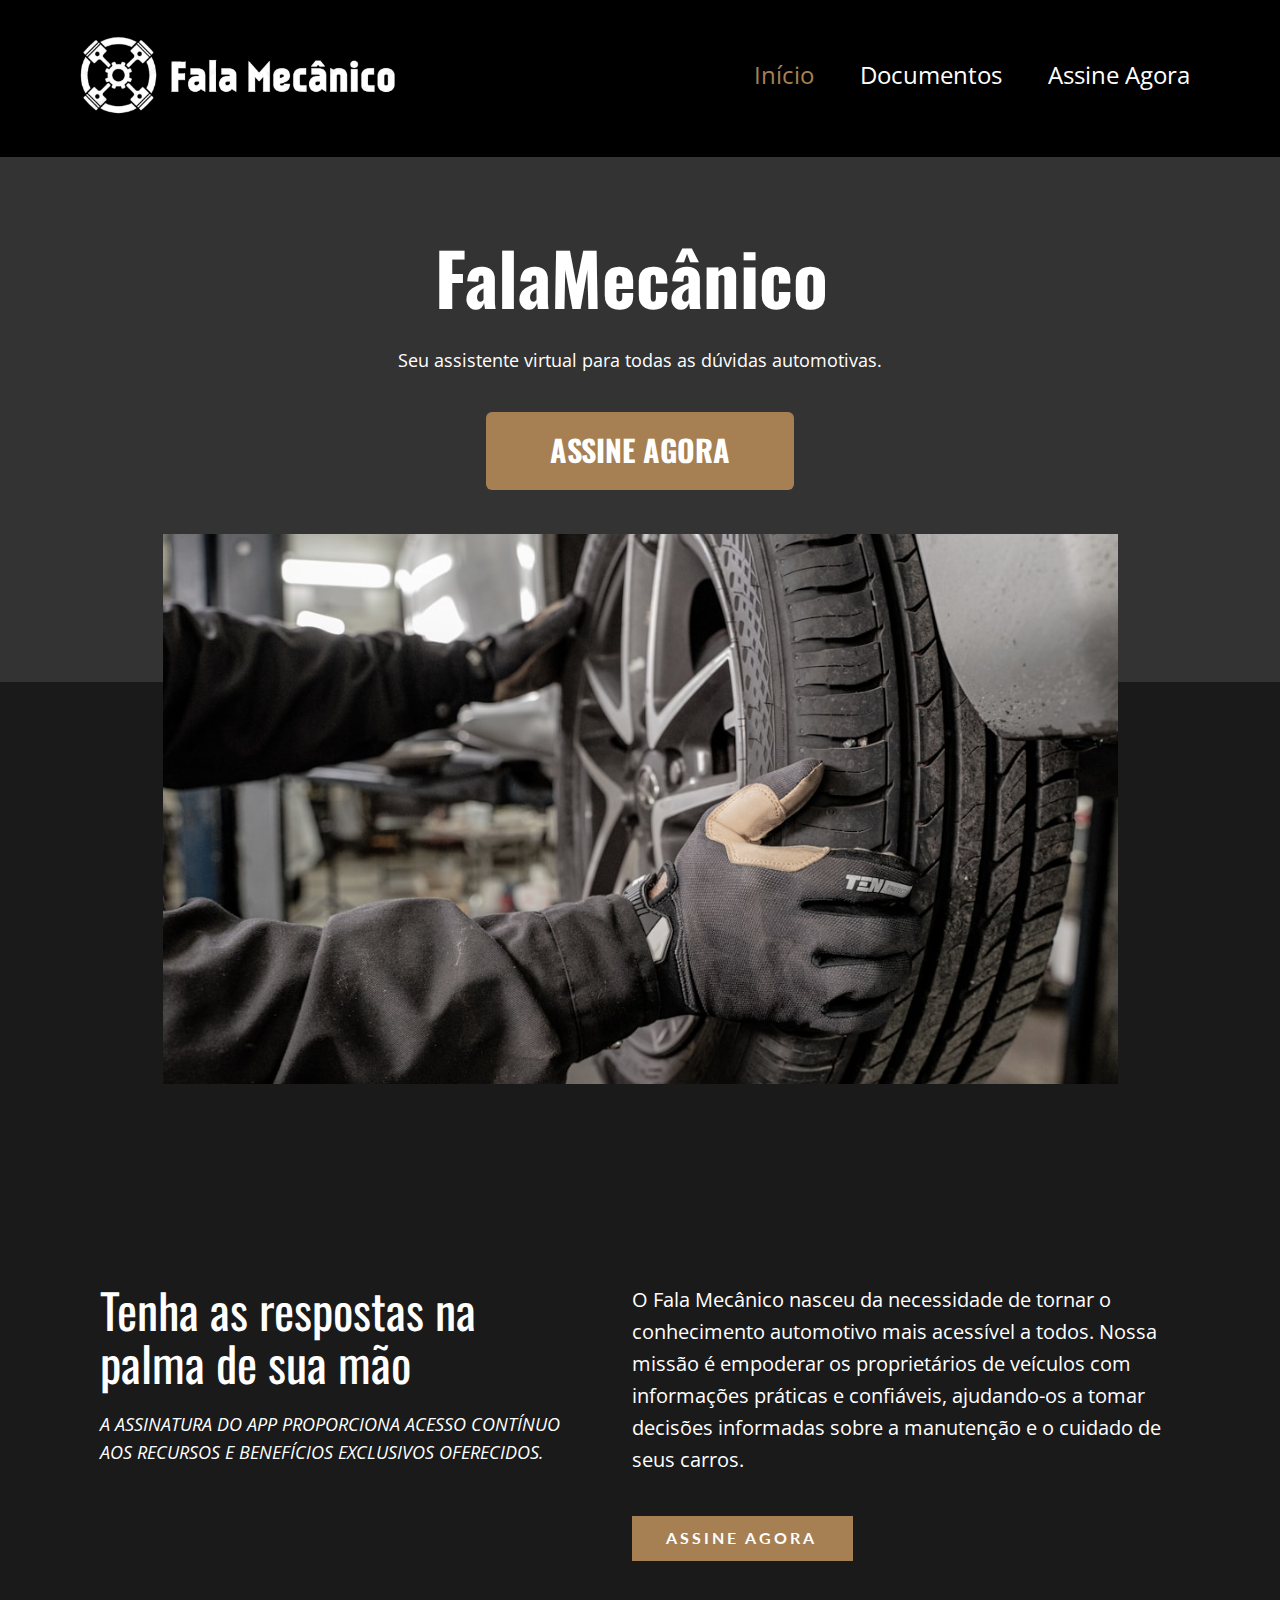
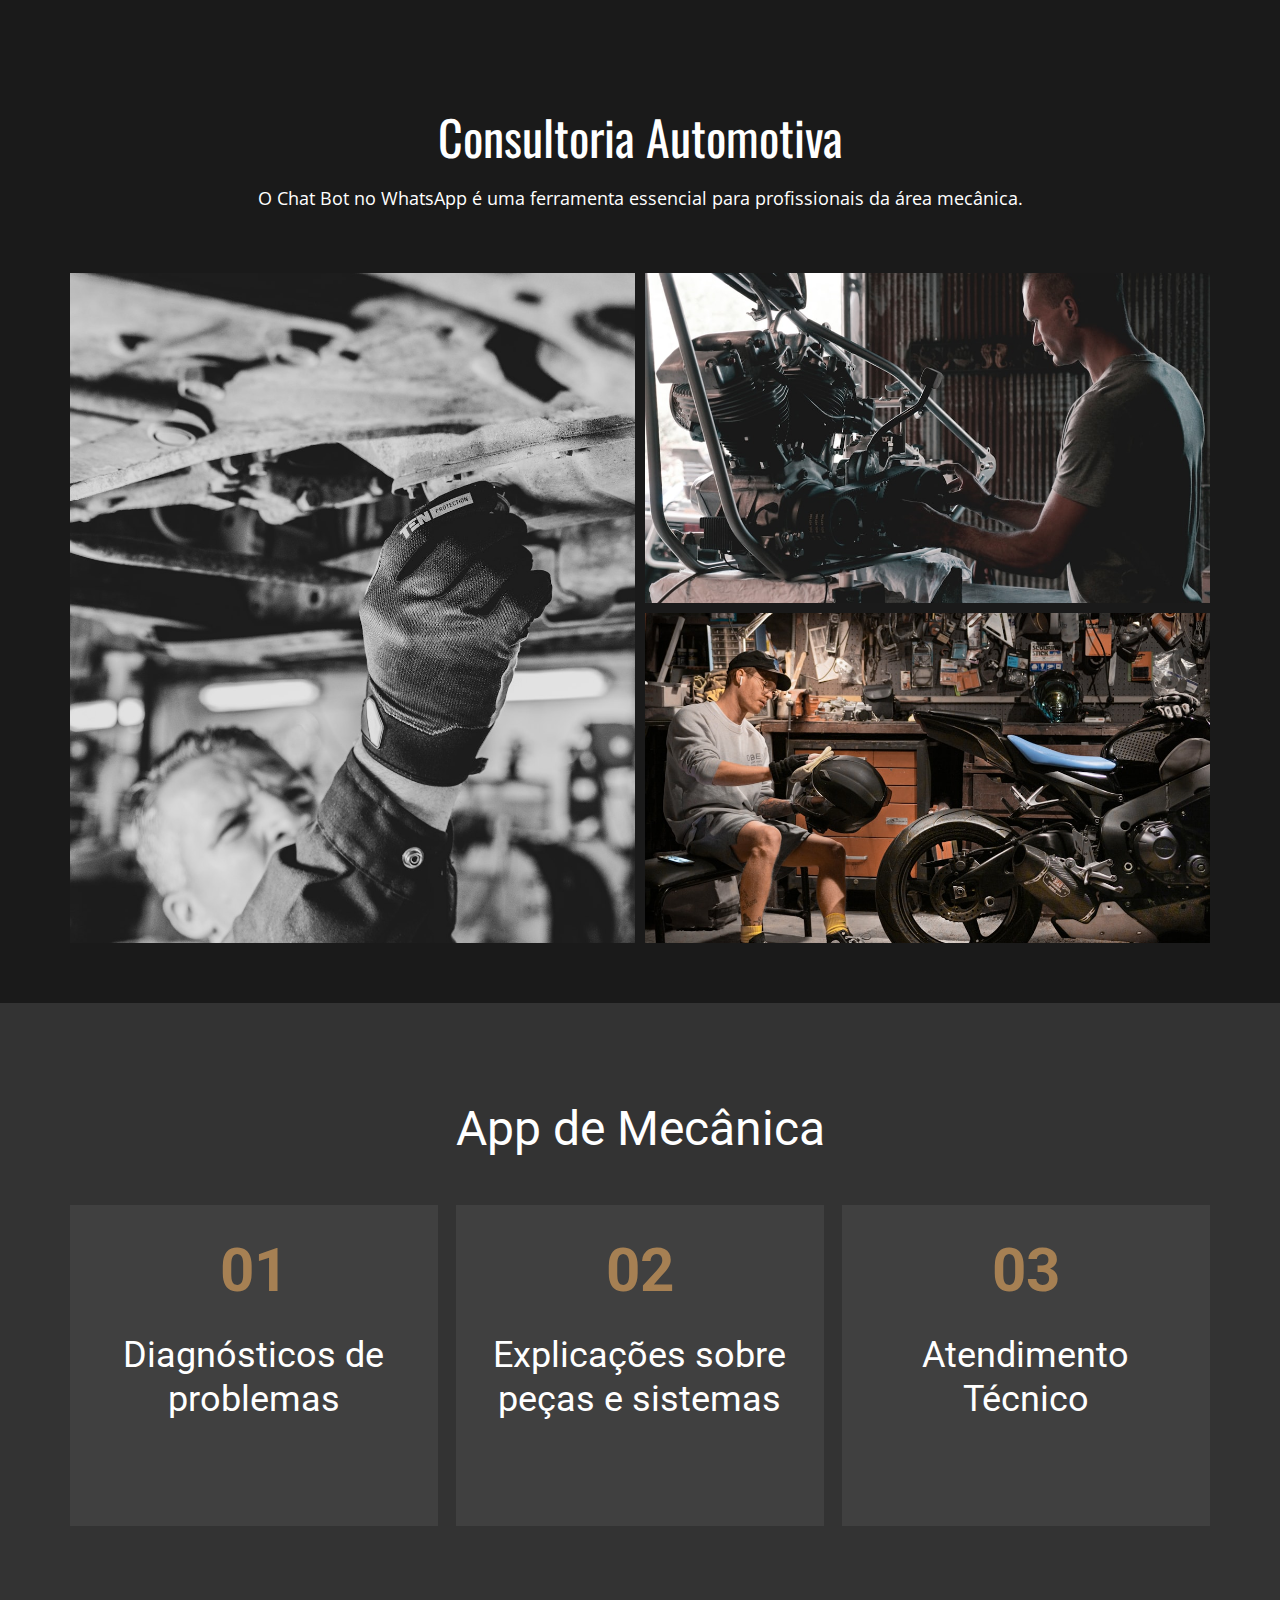
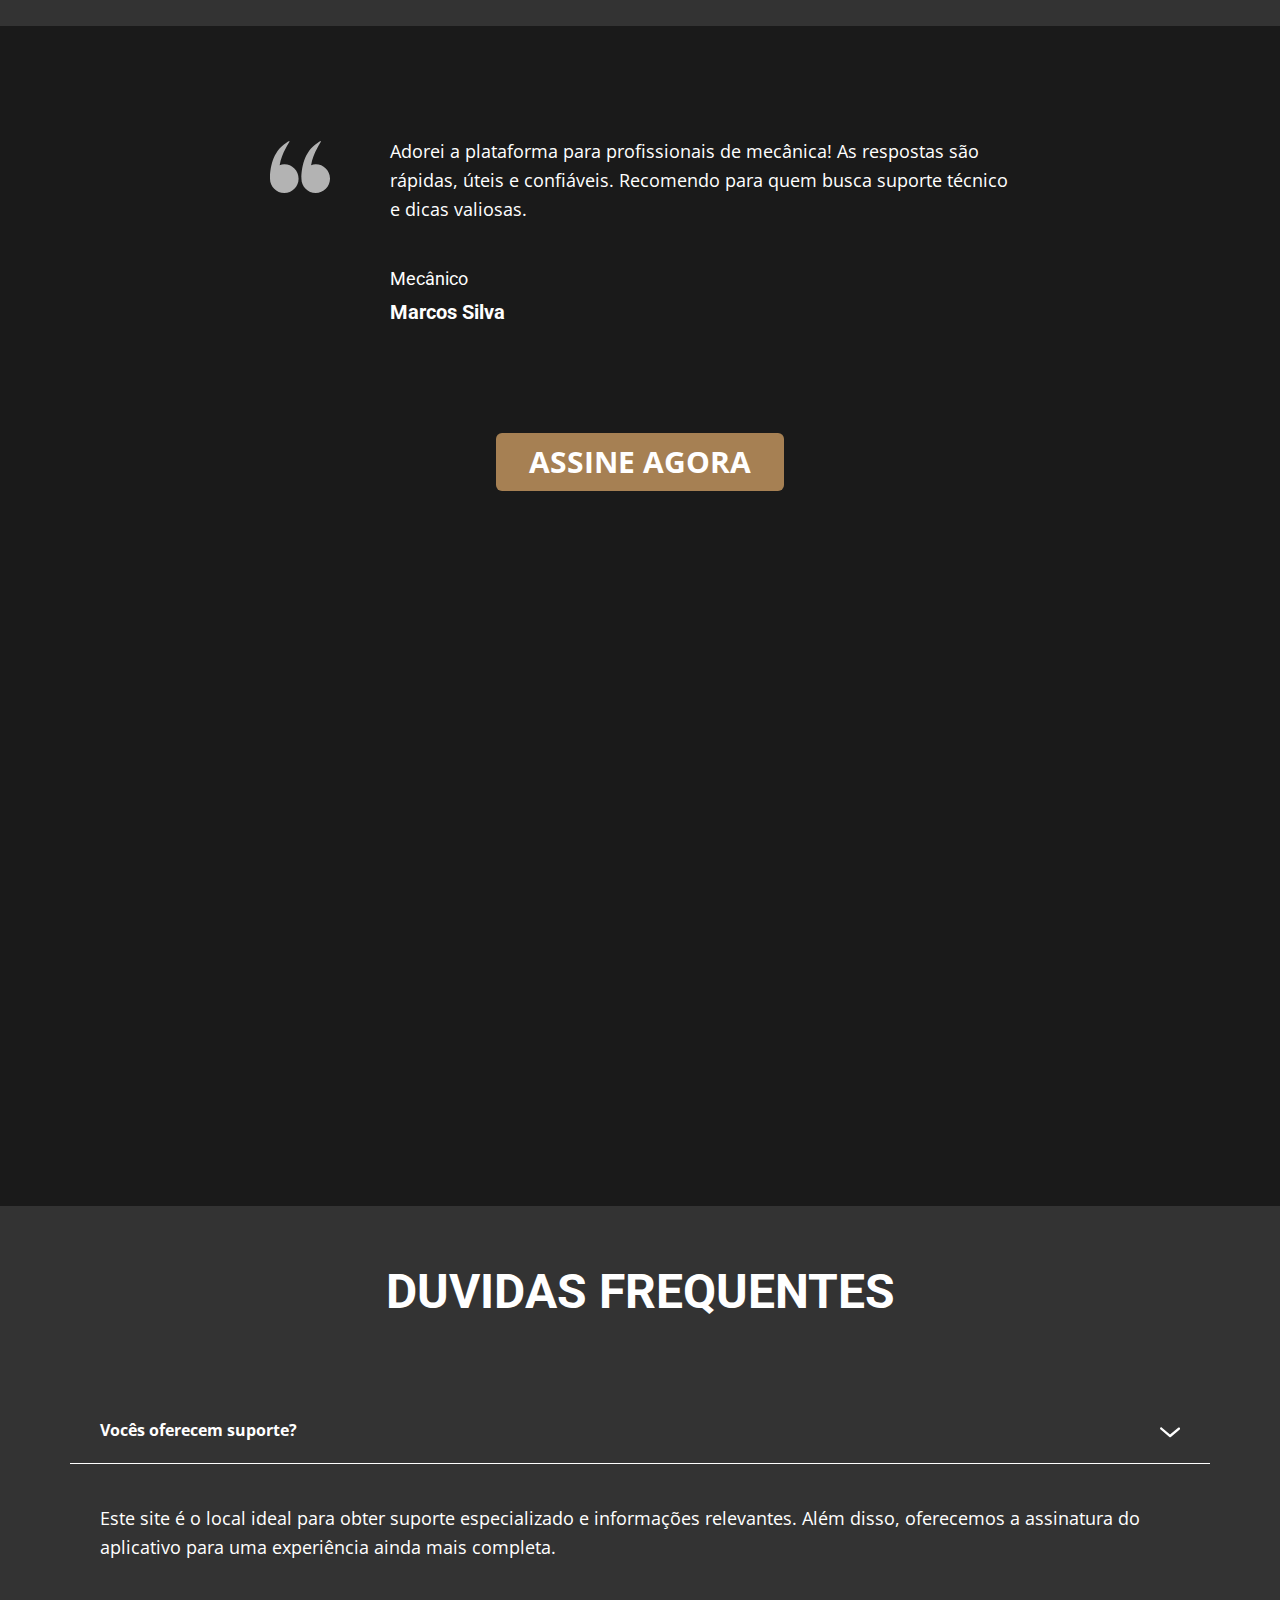
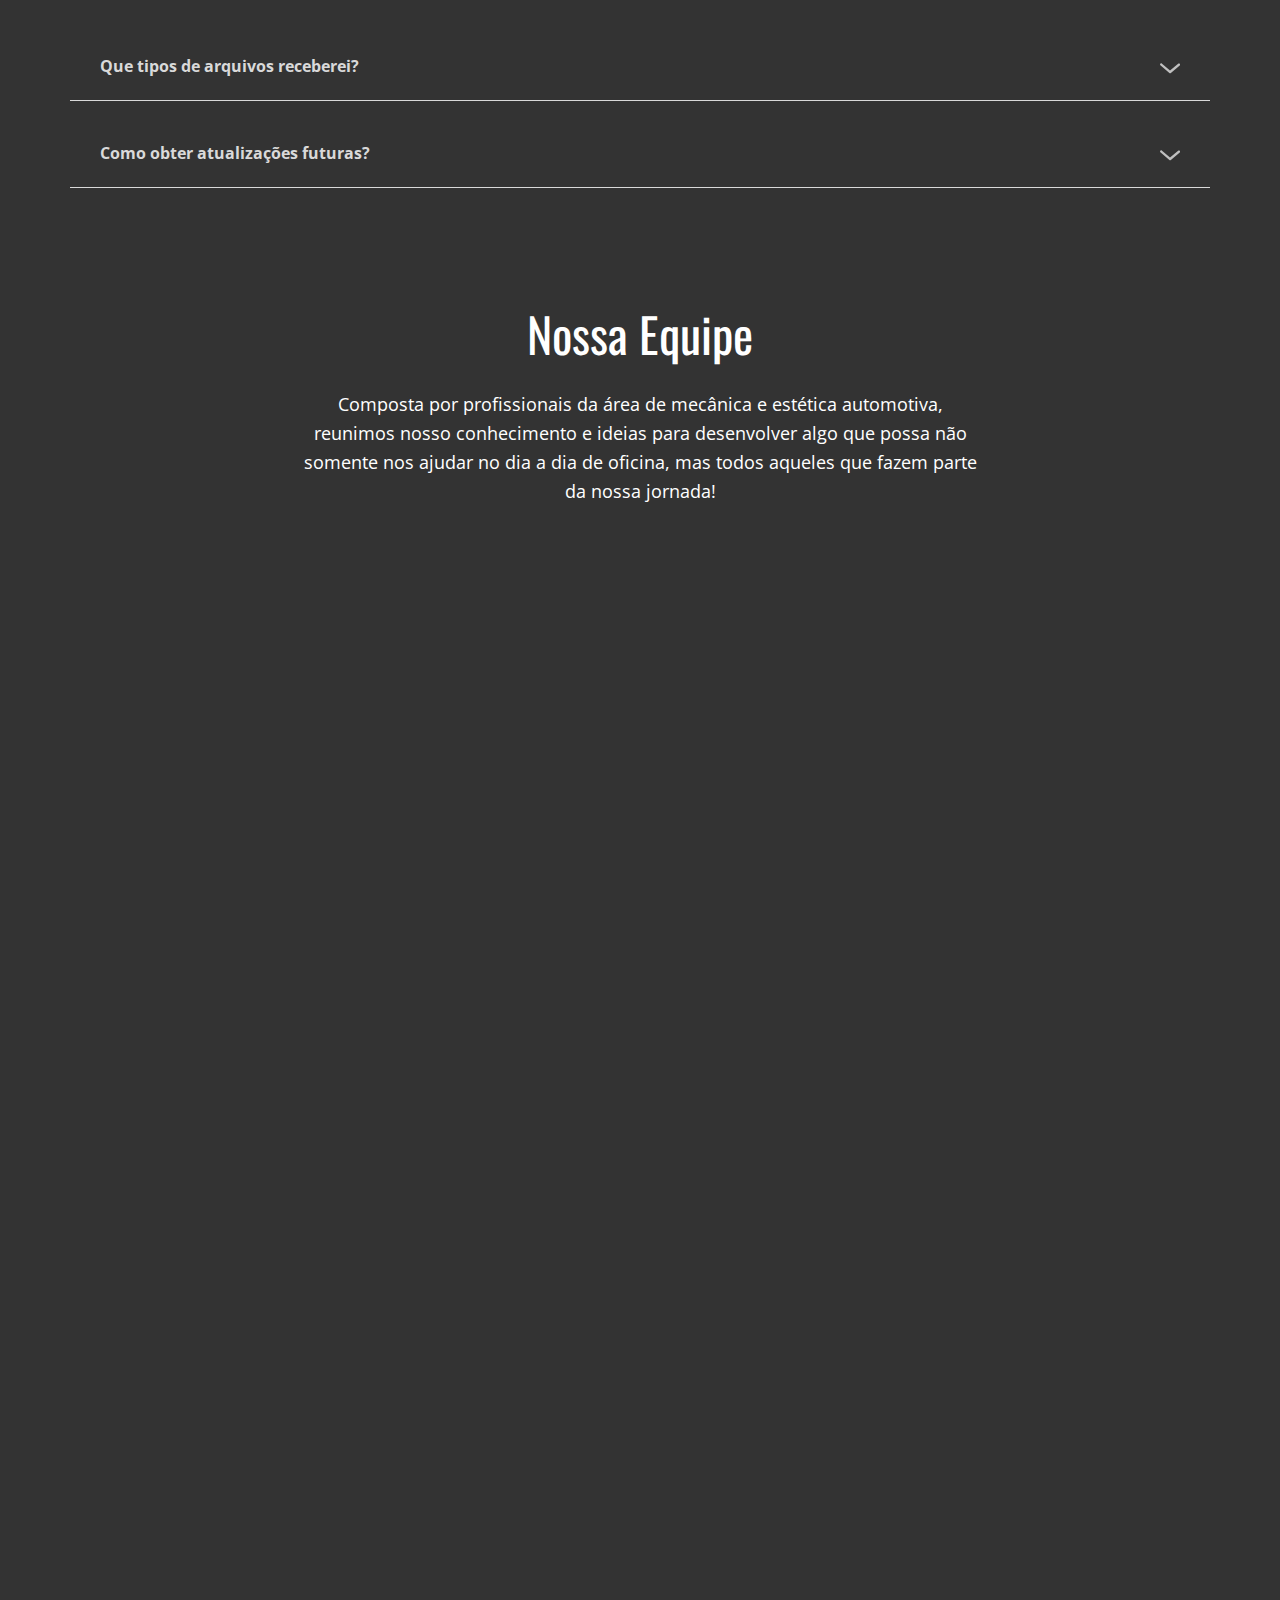
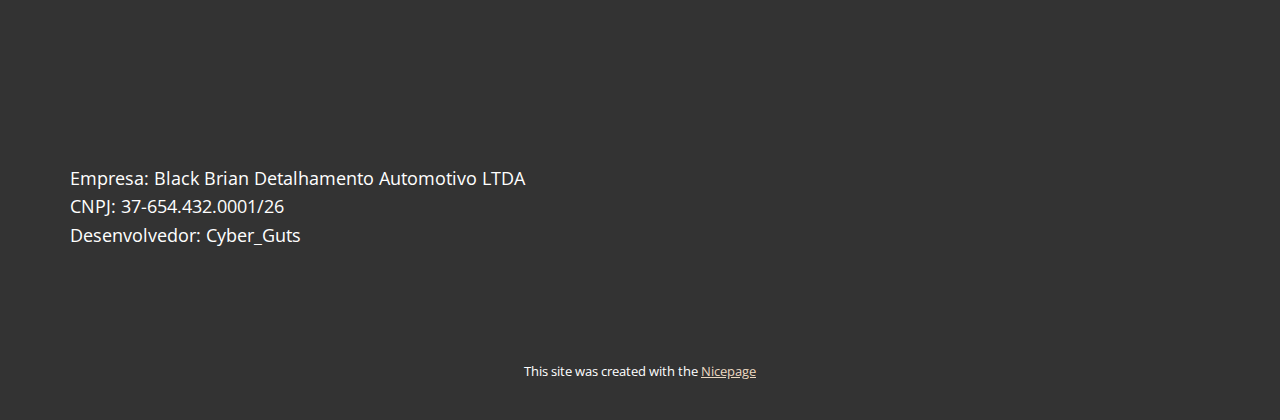
==== commit 36c0ddef: "rmv itn" ====
--- a/index.html
+++ b/index.html
@@ -431,25 +431,6 @@
       <p class="u-align-center u-text u-text-2">Composta por profissionais da área de mecânica e estética automotiva,
         ​reunimos nosso conhecimento e ideias para desenvolver algo que possa não somente nos ajudar no dia a dia de
         oficina, mas todos aqueles que fazem parte da nossa jornada!</p>
-      <div class="custom-expanded u-list u-list-1">
-        <div class="u-repeater u-repeater-1">
-          <div class="u-align-center u-container-align-center u-container-style u-list-item u-repeater-item">
-            <div class="u-container-layout u-similar-container u-container-layout-1">
-              <div alt="" class="u-border-5 u-border-palette-1-light-2 u-image u-image-circle u-image-1" src=""
-                data-image-width="960" data-image-height="958"></div>
-              <h4 class="u-align-center u-text u-text-3">Black Brian</h4>
-            </div>
-          </div>
-          <div class="u-align-center u-container-align-center u-container-style u-list-item u-repeater-item">
-            <div class="u-container-layout u-similar-container u-container-layout-2">
-              <div alt="" class="u-border-5 u-border-palette-1-light-2 u-image u-image-circle u-image-2" src=""
-                data-image-width="713" data-image-height="562"></div>
-              <h4 class="u-align-center u-text u-text-4">Auto Mecânica<br>Tortieri
-              </h4>
-            </div>
-          </div>
-        </div>
-      </div>
     </div>
   </section>
   <section class="u-clearfix u-container-align-center u-grey-80 u-section-9" id="sec-9699">
@@ -532,52 +513,6 @@
                 </div>
               </div>
             </div>
-            <div
-              class="u-align-left u-container-align-center u-container-align-left u-container-style u-layout-cell u-left-cell u-size-37-lg u-size-37-xl u-size-60-md u-size-60-sm u-size-60-xs u-layout-cell-2">
-              <div class="u-container-layout u-container-layout-4">
-                <h2 class="u-align-center u-text u-text-5">Fale Conosco </h2>
-                <div class="custom-expanded u-form u-form-1">
-                  <form action="https://forms.nicepagesrv.com/v2/form/process"
-                    class="u-clearfix u-form-spacing-20 u-form-vertical u-inner-form" style="padding: 0px;"
-                    source="email" name="form">
-                    <div class="u-form-email u-form-group u-form-partition-factor-2 u-form-group-1">
-                      <label for="email-b04a" class="u-form-control-hidden u-label">Email</label>
-                      <input type="email" placeholder="Endereço de Email Válido" id="email-b04a" name="email"
-                        class="u-border-none u-grey-70 u-input u-input-rectangle u-radius u-input-1" required="">
-                    </div>
-                    <div class="u-form-group u-form-name u-form-partition-factor-2 u-form-group-2">
-                      <label for="name-b04a" class="u-form-control-hidden u-label">Name</label>
-                      <input type="text" placeholder="Seu Nome" id="name-b04a" name="name"
-                        class="u-border-none u-grey-70 u-input u-input-rectangle u-radius u-input-2" required="">
-                    </div>
-                    <div class="u-form-group u-form-phone u-form-group-3">
-                      <label for="phone-6f45" class="u-form-control-hidden u-label">Phone</label>
-                      <input type="tel"
-                        pattern="\+?\d{0,2}[\s\(\-]?([0-9]{3})[\s\)\-]?([\s\-]?)([0-9]{3})[\s\-]?([0-9]{2})[\s\-]?([0-9]{2})"
-                        placeholder="Telefone Válido com DDD" id="phone-6f45" name="phone"
-                        class="u-border-none u-grey-70 u-input u-input-rectangle u-radius u-input-3" required="">
-                    </div>
-                    <div class="u-form-group u-form-message u-form-group-4">
-                      <label for="message-b04a" class="u-form-control-hidden u-label">Message</label>
-                      <textarea placeholder="Como podemos te ajudar?" rows="4" cols="50" id="message-b04a"
-                        name="message" class="u-border-none u-grey-70 u-input u-input-rectangle u-radius u-input-4"
-                        required=""></textarea>
-                    </div>
-                    <div class="u-align-left u-form-group u-form-submit u-form-group-5">
-                      <a href="#"
-                        class="u-border-none u-btn u-btn-round u-btn-submit u-button-style u-palette-1-light-1 u-radius u-btn-1">Submit</a>
-                      <input type="submit" value="submit" class="u-form-control-hidden">
-                    </div>
-                    <div class="u-form-send-message u-form-send-success">Obrigado por enviar sua dúvida! em até 2 dias
-                      te responderemos!</div>
-                    <div class="u-form-send-error u-form-send-message">Não foi possível enviar sua mensagem, verifique
-                      os dados inseridos!</div>
-                    <input type="hidden" value="" name="recaptchaResponse">
-                    <input type="hidden" name="formServices" value="2067e078-b150-920f-e550-00e974860fbb">
-                  </form>
-                </div>
-              </div>
-            </div>
           </div>
         </div>
       </div>
